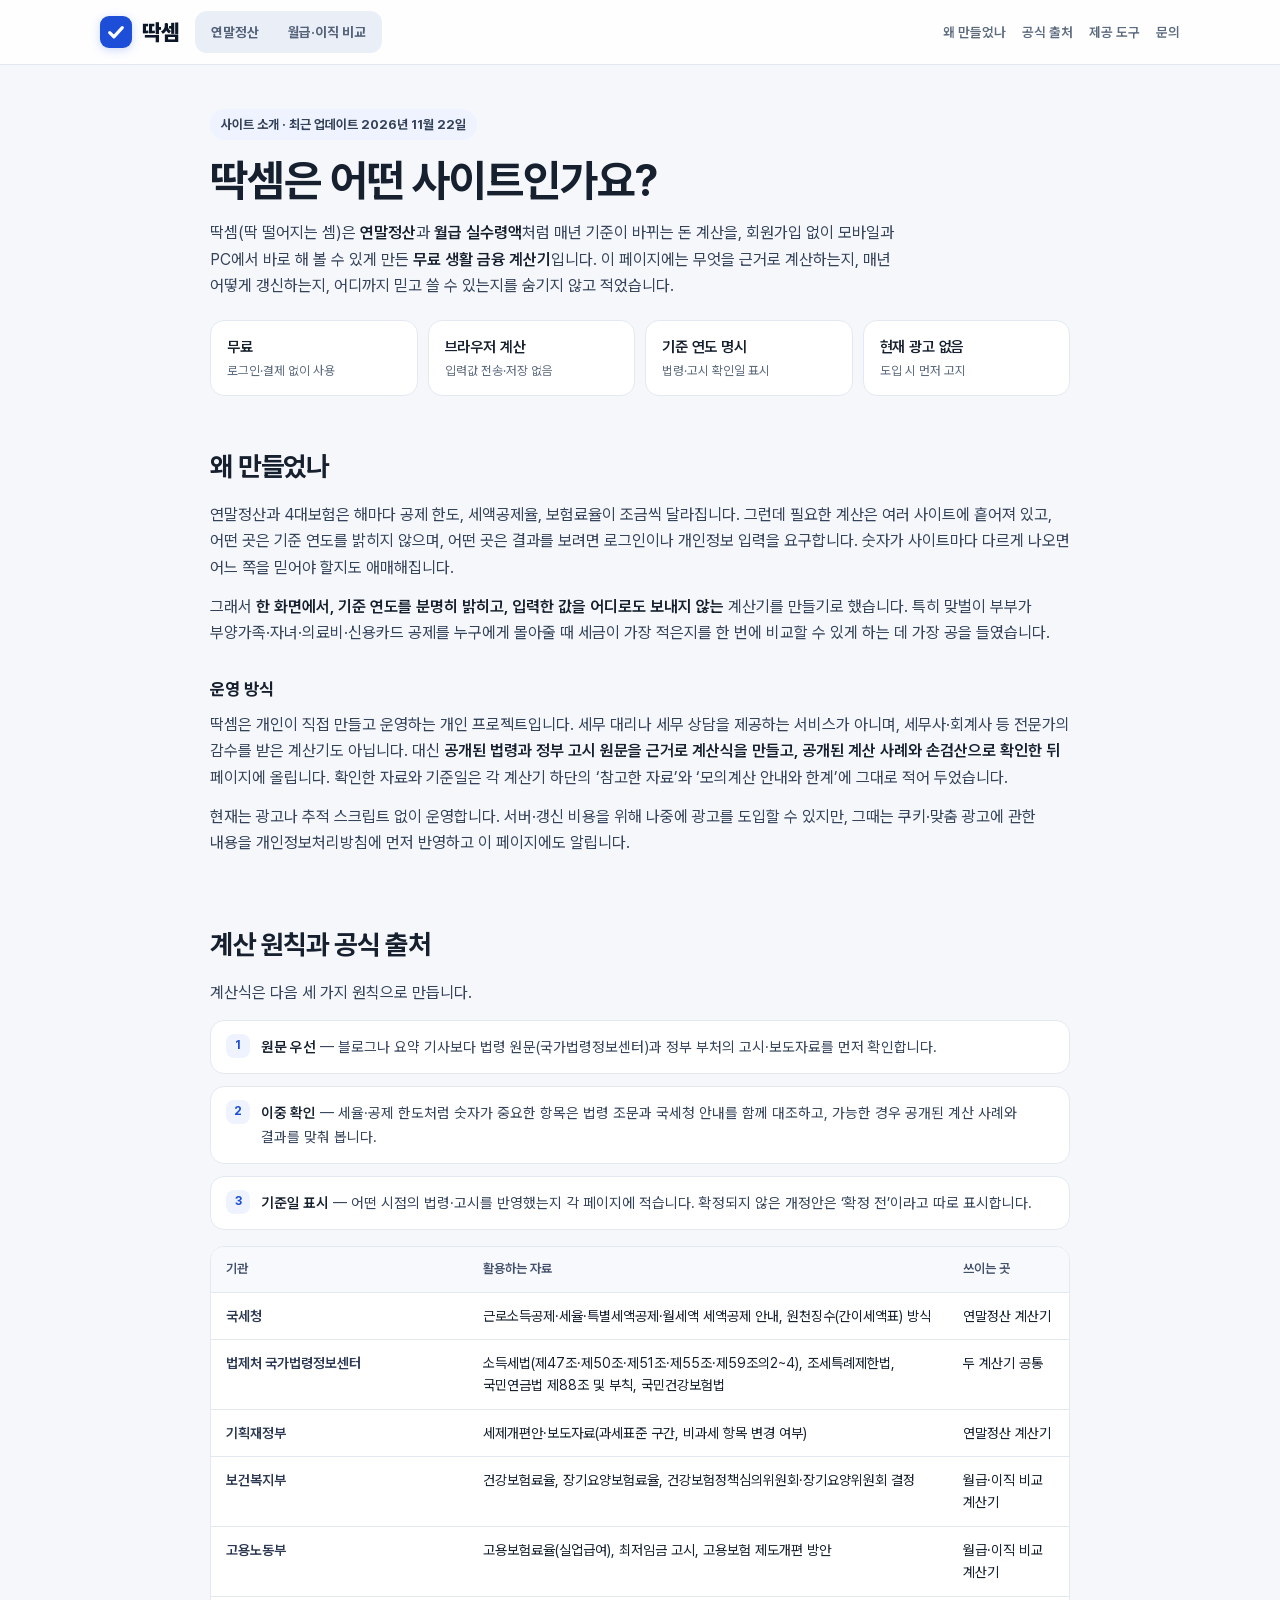
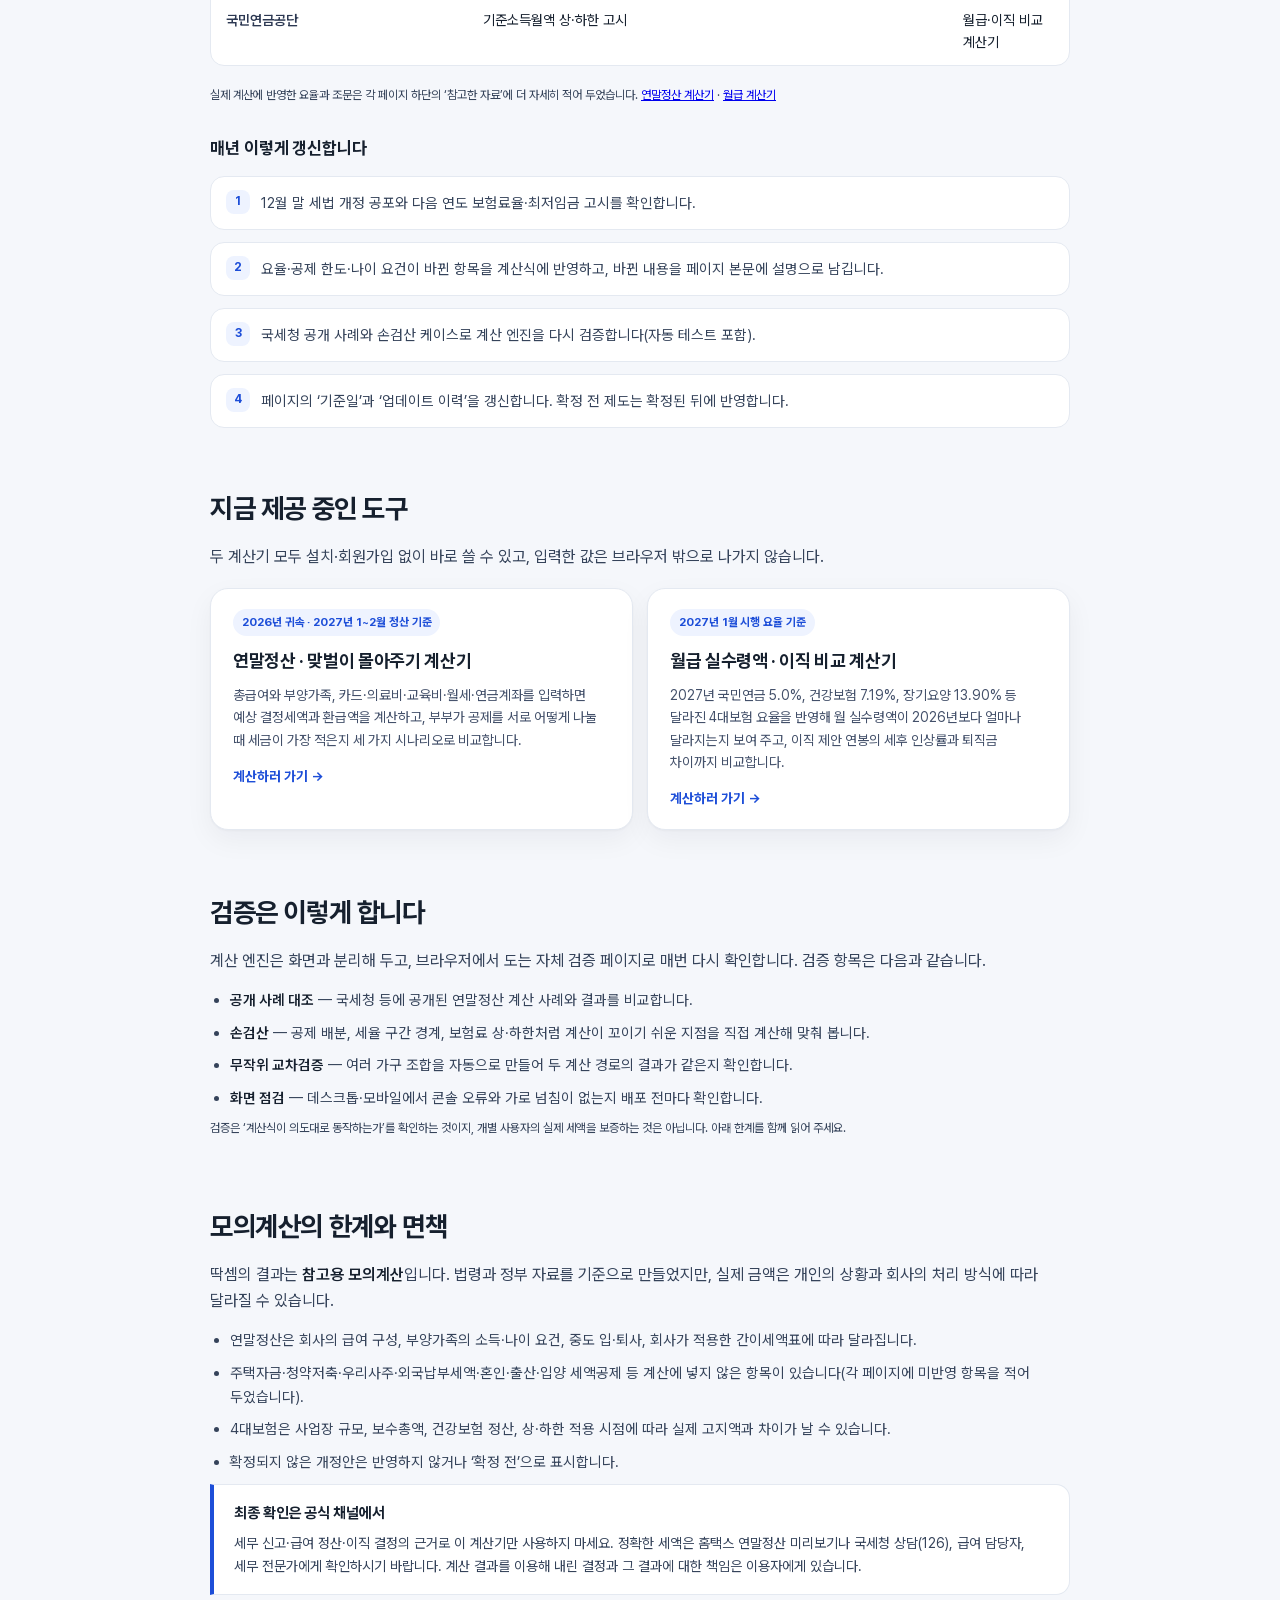
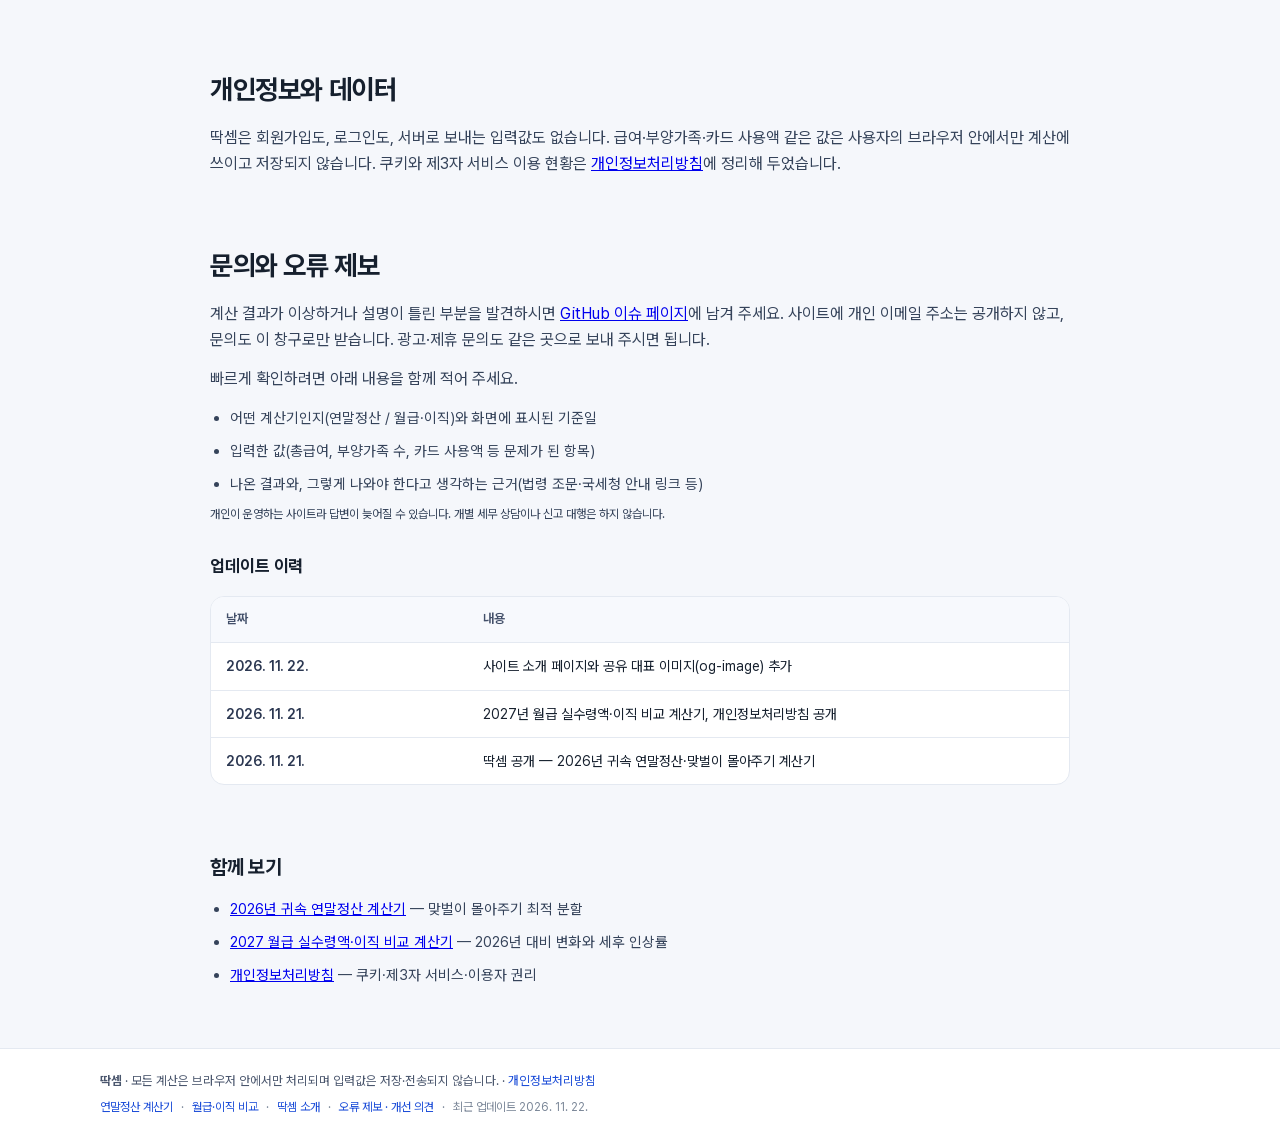
==== about/index.html @ c62a680a "커스텀 도메인 ddaksem.kr 적용(CNAME 및 URL 전환)" ====
<!DOCTYPE html>
<html lang="ko">
<head>
<meta charset="utf-8">
<meta name="viewport" content="width=device-width, initial-scale=1">
<title>딱셈 소개 — 무료 연말정산·월급 계산기 | 운영 원칙과 공식 출처</title>
<meta name="description" content="딱셈은 2026년 귀속 연말정산과 2027년 월급 실수령액을 브라우저에서 바로 계산하는 무료 생활 금융 계산기입니다. 만든 이유, 계산 원칙과 공식 출처(국세청·기획재정부·보건복지부·고용노동부·법제처), 갱신 방식, 모의계산의 한계와 문의 방법을 안내합니다.">
<meta name="keywords" content="딱셈, 딱셈 소개, 연말정산 계산기, 월급 실수령액 계산기, 계산기 출처, 국세청, 4대보험 요율, 모의계산">
<meta name="robots" content="index,follow,max-image-preview:large">
<meta name="author" content="딱셈">
<meta name="theme-color" content="#1d4ed8">
<link rel="canonical" href="https://ddaksem.kr/about/">
<meta property="og:type" content="website">
<meta property="og:locale" content="ko_KR">
<meta property="og:site_name" content="딱셈">
<meta property="og:title" content="딱셈 소개 — 무료 연말정산·월급 계산기">
<meta property="og:description" content="왜 만들었고, 어떤 공식 자료로 계산하며, 매년 어떻게 갱신하는지. 모의계산의 한계와 문의 방법까지 솔직하게 적었습니다.">
<meta property="og:url" content="https://ddaksem.kr/about/">
<meta property="og:image" content="https://ddaksem.kr/og-image.png">
<meta property="og:image:width" content="1200">
<meta property="og:image:height" content="630">
<meta property="og:image:alt" content="딱셈 — 연말정산 · 월급 실수령 계산기">
<meta name="twitter:card" content="summary_large_image">
<meta name="twitter:title" content="딱셈 소개 — 무료 연말정산·월급 계산기">
<meta name="twitter:description" content="만든 이유, 계산 원칙과 공식 출처, 갱신 방식, 모의계산의 한계를 안내합니다.">
<meta name="twitter:image" content="https://ddaksem.kr/og-image.png">
<link rel="icon" type="image/svg+xml" href="data:image/svg+xml,<svg xmlns='http://www.w3.org/2000/svg' viewBox='0 0 32 32'><rect width='32' height='32' rx='9' fill='%231d4ed8'/><path d='M9.7 16.6l4.2 4.2 8.4-9.1' fill='none' stroke='white' stroke-width='3.2' stroke-linecap='round' stroke-linejoin='round'/></svg>">
<link rel="stylesheet" href="../styles.css">
<script type="application/ld+json">
{
  "@context": "https://schema.org",
  "@graph": [
    {
      "@type": "AboutPage",
      "name": "딱셈 소개",
      "url": "https://ddaksem.kr/about/",
      "inLanguage": "ko-KR",
      "description": "딱셈은 2026년 귀속 연말정산과 2027년 월급 실수령액을 브라우저에서 바로 계산하는 무료 생활 금융 계산기입니다. 계산 원칙, 공식 출처, 갱신 방식과 한계를 안내합니다.",
      "isPartOf": { "@type": "WebSite", "name": "딱셈", "url": "https://ddaksem.kr/" },
      "publisher": { "@id": "https://ddaksem.kr/#organization" },
      "mainEntity": { "@id": "https://ddaksem.kr/#organization" }
    },
    {
      "@type": "Organization",
      "@id": "https://ddaksem.kr/#organization",
      "name": "딱셈",
      "url": "https://ddaksem.kr/",
      "logo": "https://ddaksem.kr/og-image.png",
      "description": "세법과 4대보험 요율을 반영해 연말정산·월급 실수령액을 무료로 계산해 주는 생활 금융 계산기 서비스.",
      "sameAs": ["https://github.com/namoons/namoons.github.io"]
    }
  ]
}
</script>
</head>
<body>
<a class="skip" href="#intro">본문으로 바로 가기</a>

<header class="site-head">
  <div class="wrap head-inner">
    <div class="head-left">
      <a class="brand" href="../" aria-label="딱셈 홈">
        <span class="brand-mark" aria-hidden="true">
          <svg viewBox="0 0 32 32" focusable="false" aria-hidden="true"><rect width="32" height="32" rx="9" fill="currentColor"/><path d="M9.7 16.6l4.2 4.2 8.4-9.1" fill="none" stroke="#fff" stroke-width="3.2" stroke-linecap="round" stroke-linejoin="round"/></svg>
        </span>
        <span class="brand-text">딱셈</span>
      </a>
      <nav class="calc-switch" aria-label="계산기 선택">
        <a class="calc-tab" href="../">연말정산</a>
        <a class="calc-tab" href="../salary/">월급·이직 비교</a>
      </nav>
    </div>
    <nav class="head-nav" aria-label="페이지 내 메뉴">
      <a href="#why">왜 만들었나</a>
      <a href="#sources">공식 출처</a>
      <a href="#tools">제공 도구</a>
      <a href="#contact">문의</a>
    </nav>
  </div>
</header>

<main>
  <section id="intro" class="wrap prose policy-head">
    <p class="eyebrow">사이트 소개 · 최근 업데이트 2026년 11월 22일</p>
    <h1>딱셈은 어떤 사이트인가요?</h1>
    <p class="lede">
      딱셈(딱 떨어지는 셈)은 <strong>연말정산</strong>과 <strong>월급 실수령액</strong>처럼 매년 기준이 바뀌는
      돈 계산을, 회원가입 없이 모바일과 PC에서 바로 해 볼 수 있게 만든 <strong>무료 생활 금융 계산기</strong>입니다.
      이 페이지에는 무엇을 근거로 계산하는지, 매년 어떻게 갱신하는지, 어디까지 믿고 쓸 수 있는지를
      숨기지 않고 적었습니다.
    </p>
    <ul class="about-facts">
      <li><strong>무료</strong><span>로그인·결제 없이 사용</span></li>
      <li><strong>브라우저 계산</strong><span>입력값 전송·저장 없음</span></li>
      <li><strong>기준 연도 명시</strong><span>법령·고시 확인일 표시</span></li>
      <li><strong>현재 광고 없음</strong><span>도입 시 먼저 고지</span></li>
    </ul>
  </section>

  <section id="why" class="wrap prose">
    <h2>왜 만들었나</h2>
    <p>
      연말정산과 4대보험은 해마다 공제 한도, 세액공제율, 보험료율이 조금씩 달라집니다. 그런데 필요한 계산은
      여러 사이트에 흩어져 있고, 어떤 곳은 기준 연도를 밝히지 않으며, 어떤 곳은 결과를 보려면 로그인이나
      개인정보 입력을 요구합니다. 숫자가 사이트마다 다르게 나오면 어느 쪽을 믿어야 할지도 애매해집니다.
    </p>
    <p>
      그래서 <strong>한 화면에서, 기준 연도를 분명히 밝히고, 입력한 값을 어디로도 보내지 않는</strong> 계산기를
      만들기로 했습니다. 특히 맞벌이 부부가 부양가족·자녀·의료비·신용카드 공제를 누구에게 몰아줄 때 세금이
      가장 적은지를 한 번에 비교할 수 있게 하는 데 가장 공을 들였습니다.
    </p>

    <h3>운영 방식</h3>
    <p>
      딱셈은 개인이 직접 만들고 운영하는 개인 프로젝트입니다. 세무 대리나 세무 상담을 제공하는 서비스가
      아니며, 세무사·회계사 등 전문가의 감수를 받은 계산기도 아닙니다. 대신 <strong>공개된 법령과 정부 고시
      원문을 근거로 계산식을 만들고, 공개된 계산 사례와 손검산으로 확인한 뒤</strong> 페이지에 올립니다.
      확인한 자료와 기준일은 각 계산기 하단의 ‘참고한 자료’와 ‘모의계산 안내와 한계’에 그대로 적어 두었습니다.
    </p>
    <p>
      현재는 광고나 추적 스크립트 없이 운영합니다. 서버·갱신 비용을 위해 나중에 광고를 도입할 수 있지만,
      그때는 쿠키·맞춤 광고에 관한 내용을 개인정보처리방침에 먼저 반영하고 이 페이지에도 알립니다.
    </p>
  </section>

  <section id="sources" class="wrap prose">
    <h2>계산 원칙과 공식 출처</h2>
    <p>계산식은 다음 세 가지 원칙으로 만듭니다.</p>
    <ol class="steps">
      <li><strong>원문 우선</strong> — 블로그나 요약 기사보다 법령 원문(국가법령정보센터)과 정부 부처의 고시·보도자료를 먼저 확인합니다.</li>
      <li><strong>이중 확인</strong> — 세율·공제 한도처럼 숫자가 중요한 항목은 법령 조문과 국세청 안내를 함께 대조하고, 가능한 경우 공개된 계산 사례와 결과를 맞춰 봅니다.</li>
      <li><strong>기준일 표시</strong> — 어떤 시점의 법령·고시를 반영했는지 각 페이지에 적습니다. 확정되지 않은 개정안은 ‘확정 전’이라고 따로 표시합니다.</li>
    </ol>

    <div class="table-wrap">
      <table>
        <caption class="sr-only">계산에 사용하는 공식 자료와 활용 항목</caption>
        <thead>
          <tr><th scope="col">기관</th><th scope="col">활용하는 자료</th><th scope="col">쓰이는 곳</th></tr>
        </thead>
        <tbody>
          <tr>
            <th scope="row">국세청</th>
            <td data-label="활용 자료">근로소득공제·세율·특별세액공제·월세액 세액공제 안내, 원천징수(간이세액표) 방식</td>
            <td data-label="쓰이는 곳">연말정산 계산기</td>
          </tr>
          <tr>
            <th scope="row">법제처 국가법령정보센터</th>
            <td data-label="활용 자료">소득세법(제47조·제50조·제51조·제55조·제59조의2~4), 조세특례제한법, 국민연금법 제88조 및 부칙, 국민건강보험법</td>
            <td data-label="쓰이는 곳">두 계산기 공통</td>
          </tr>
          <tr>
            <th scope="row">기획재정부</th>
            <td data-label="활용 자료">세제개편안·보도자료(과세표준 구간, 비과세 항목 변경 여부)</td>
            <td data-label="쓰이는 곳">연말정산 계산기</td>
          </tr>
          <tr>
            <th scope="row">보건복지부</th>
            <td data-label="활용 자료">건강보험료율, 장기요양보험료율, 건강보험정책심의위원회·장기요양위원회 결정</td>
            <td data-label="쓰이는 곳">월급·이직 비교 계산기</td>
          </tr>
          <tr>
            <th scope="row">고용노동부</th>
            <td data-label="활용 자료">고용보험료율(실업급여), 최저임금 고시, 고용보험 제도개편 방안</td>
            <td data-label="쓰이는 곳">월급·이직 비교 계산기</td>
          </tr>
          <tr>
            <th scope="row">국민연금공단</th>
            <td data-label="활용 자료">기준소득월액 상·하한 고시</td>
            <td data-label="쓰이는 곳">월급·이직 비교 계산기</td>
          </tr>
        </tbody>
      </table>
    </div>

    <p class="small-note">
      실제 계산에 반영한 요율과 조문은 각 페이지 하단의 ‘참고한 자료’에 더 자세히 적어 두었습니다.
      <a href="../">연말정산 계산기</a> · <a href="../salary/">월급 계산기</a>
    </p>

    <h3>매년 이렇게 갱신합니다</h3>
    <ol class="steps">
      <li>12월 말 세법 개정 공포와 다음 연도 보험료율·최저임금 고시를 확인합니다.</li>
      <li>요율·공제 한도·나이 요건이 바뀐 항목을 계산식에 반영하고, 바뀐 내용을 페이지 본문에 설명으로 남깁니다.</li>
      <li>국세청 공개 사례와 손검산 케이스로 계산 엔진을 다시 검증합니다(자동 테스트 포함).</li>
      <li>페이지의 ‘기준일’과 ‘업데이트 이력’을 갱신합니다. 확정 전 제도는 확정된 뒤에 반영합니다.</li>
    </ol>
  </section>

  <section id="tools" class="wrap prose">
    <h2>지금 제공 중인 도구</h2>
    <p>두 계산기 모두 설치·회원가입 없이 바로 쓸 수 있고, 입력한 값은 브라우저 밖으로 나가지 않습니다.</p>
    <div class="tool-grid">
      <a class="tool-card" href="../">
        <span class="tool-tag">2026년 귀속 · 2027년 1~2월 정산 기준</span>
        <h3>연말정산 · 맞벌이 몰아주기 계산기</h3>
        <p>
          총급여와 부양가족, 카드·의료비·교육비·월세·연금계좌를 입력하면 예상 결정세액과 환급액을 계산하고,
          부부가 공제를 서로 어떻게 나눌 때 세금이 가장 적은지 세 가지 시나리오로 비교합니다.
        </p>
        <span class="tool-go">계산하러 가기 →</span>
      </a>
      <a class="tool-card" href="../salary/">
        <span class="tool-tag">2027년 1월 시행 요율 기준</span>
        <h3>월급 실수령액 · 이직 비교 계산기</h3>
        <p>
          2027년 국민연금 5.0%, 건강보험 7.19%, 장기요양 13.90% 등 달라진 4대보험 요율을 반영해 월 실수령액이
          2026년보다 얼마나 달라지는지 보여 주고, 이직 제안 연봉의 세후 인상률과 퇴직금 차이까지 비교합니다.
        </p>
        <span class="tool-go">계산하러 가기 →</span>
      </a>
    </div>
  </section>

  <section class="wrap prose">
    <h2>검증은 이렇게 합니다</h2>
    <p>
      계산 엔진은 화면과 분리해 두고, 브라우저에서 도는 자체 검증 페이지로 매번 다시 확인합니다. 검증 항목은
      다음과 같습니다.
    </p>
    <ul class="checklist">
      <li><strong>공개 사례 대조</strong> — 국세청 등에 공개된 연말정산 계산 사례와 결과를 비교합니다.</li>
      <li><strong>손검산</strong> — 공제 배분, 세율 구간 경계, 보험료 상·하한처럼 계산이 꼬이기 쉬운 지점을 직접 계산해 맞춰 봅니다.</li>
      <li><strong>무작위 교차검증</strong> — 여러 가구 조합을 자동으로 만들어 두 계산 경로의 결과가 같은지 확인합니다.</li>
      <li><strong>화면 점검</strong> — 데스크톱·모바일에서 콘솔 오류와 가로 넘침이 없는지 배포 전마다 확인합니다.</li>
    </ul>
    <p class="small-note">
      검증은 ‘계산식이 의도대로 동작하는가’를 확인하는 것이지, 개별 사용자의 실제 세액을 보증하는 것은 아닙니다.
      아래 한계를 함께 읽어 주세요.
    </p>
  </section>

  <section class="wrap prose">
    <h2>모의계산의 한계와 면책</h2>
    <p>
      딱셈의 결과는 <strong>참고용 모의계산</strong>입니다. 법령과 정부 자료를 기준으로 만들었지만, 실제 금액은
      개인의 상황과 회사의 처리 방식에 따라 달라질 수 있습니다.
    </p>
    <ul class="checklist">
      <li>연말정산은 회사의 급여 구성, 부양가족의 소득·나이 요건, 중도 입·퇴사, 회사가 적용한 간이세액표에 따라 달라집니다.</li>
      <li>주택자금·청약저축·우리사주·외국납부세액·혼인·출산·입양 세액공제 등 계산에 넣지 않은 항목이 있습니다(각 페이지에 미반영 항목을 적어 두었습니다).</li>
      <li>4대보험은 사업장 규모, 보수총액, 건강보험 정산, 상·하한 적용 시점에 따라 실제 고지액과 차이가 날 수 있습니다.</li>
      <li>확정되지 않은 개정안은 반영하지 않거나 ‘확정 전’으로 표시합니다.</li>
    </ul>
    <div class="note">
      <h3>최종 확인은 공식 채널에서</h3>
      <p>
        세무 신고·급여 정산·이직 결정의 근거로 이 계산기만 사용하지 마세요. 정확한 세액은 홈택스 연말정산
        미리보기나 국세청 상담(126), 급여 담당자, 세무 전문가에게 확인하시기 바랍니다. 계산 결과를 이용해
        내린 결정과 그 결과에 대한 책임은 이용자에게 있습니다.
      </p>
    </div>
  </section>

  <section class="wrap prose">
    <h2>개인정보와 데이터</h2>
    <p>
      딱셈은 회원가입도, 로그인도, 서버로 보내는 입력값도 없습니다. 급여·부양가족·카드 사용액 같은 값은
      사용자의 브라우저 안에서만 계산에 쓰이고 저장되지 않습니다. 쿠키와 제3자 서비스 이용 현황은
      <a href="../privacy/">개인정보처리방침</a>에 정리해 두었습니다.
    </p>
  </section>

  <section id="contact" class="wrap prose">
    <h2>문의와 오류 제보</h2>
    <p>
      계산 결과가 이상하거나 설명이 틀린 부분을 발견하시면
      <a href="https://github.com/namoons/namoons.github.io/issues/new" target="_blank" rel="noopener">GitHub 이슈 페이지</a>에
      남겨 주세요. 사이트에 개인 이메일 주소는 공개하지 않고, 문의도 이 창구로만 받습니다. 광고·제휴 문의도 같은 곳으로 보내 주시면 됩니다.
    </p>
    <p>빠르게 확인하려면 아래 내용을 함께 적어 주세요.</p>
    <ul class="checklist">
      <li>어떤 계산기인지(연말정산 / 월급·이직)와 화면에 표시된 기준일</li>
      <li>입력한 값(총급여, 부양가족 수, 카드 사용액 등 문제가 된 항목)</li>
      <li>나온 결과와, 그렇게 나와야 한다고 생각하는 근거(법령 조문·국세청 안내 링크 등)</li>
    </ul>
    <p class="small-note">
      개인이 운영하는 사이트라 답변이 늦어질 수 있습니다. 개별 세무 상담이나 신고 대행은 하지 않습니다.
    </p>

    <h3>업데이트 이력</h3>
    <div class="table-wrap">
      <table>
        <caption class="sr-only">사이트 업데이트 이력</caption>
        <thead>
          <tr><th scope="col">날짜</th><th scope="col">내용</th></tr>
        </thead>
        <tbody>
          <tr><th scope="row">2026. 11. 22.</th><td data-label="내용">사이트 소개 페이지와 공유 대표 이미지(og-image) 추가</td></tr>
          <tr><th scope="row">2026. 11. 21.</th><td data-label="내용">2027년 월급 실수령액·이직 비교 계산기, 개인정보처리방침 공개</td></tr>
          <tr><th scope="row">2026. 11. 21.</th><td data-label="내용">딱셈 공개 — 2026년 귀속 연말정산·맞벌이 몰아주기 계산기</td></tr>
        </tbody>
      </table>
    </div>
  </section>

  <section class="wrap prose disclaimer">
    <h2>함께 보기</h2>
    <ul class="checklist">
      <li><a href="../">2026년 귀속 연말정산 계산기</a> — 맞벌이 몰아주기 최적 분할</li>
      <li><a href="../salary/">2027 월급 실수령액·이직 비교 계산기</a> — 2026년 대비 변화와 세후 인상률</li>
      <li><a href="../privacy/">개인정보처리방침</a> — 쿠키·제3자 서비스·이용자 권리</li>
    </ul>
  </section>
</main>

<footer class="site-foot">
  <div class="wrap">
    <p class="foot-note"><strong>딱셈</strong> · 모든 계산은 브라우저 안에서만 처리되며 입력값은 저장·전송되지 않습니다. · <a href="../privacy/">개인정보처리방침</a></p>
    <p class="foot-links"><a href="../">연말정산 계산기</a><span>·</span><a href="../salary/">월급·이직 비교</a><span>·</span><a href="./" aria-current="page">딱셈 소개</a><span>·</span><a href="https://github.com/namoons/namoons.github.io/issues/new" target="_blank" rel="noopener">오류 제보 · 개선 의견</a><span>·</span>최근 업데이트 2026. 11. 22.</p>
  </div>
</footer>
</body>
</html>
---- styles.css ----
@font-face {
  font-family: "Pretendard Variable";
  src: url("fonts/PretendardVariable.woff2") format("woff2-variations");
  font-weight: 45 920;
  font-style: normal;
  font-display: swap;
}

:root {
  --bg: #f5f7fb;
  --card: #ffffff;
  --ink: #16202e;
  --muted: #5d6b7f;
  --line: #e4e9f1;
  --line-strong: #cfd8e5;
  --brand: #1d4ed8;
  --brand-dark: #163ba8;
  --brand-weak: #eef3ff;
  --green: #0b7a53;
  --green-weak: #e9f7f1;
  --red: #b42318;
  --amber: #8a5a00;
  --radius: 18px;
  --radius-sm: 12px;
  --shadow: 0 1px 2px rgba(16, 24, 40, .03), 0 10px 28px rgba(16, 24, 40, .05);
  --num-track: .012em;
  --font: "Pretendard Variable", Pretendard, -apple-system, BlinkMacSystemFont, "Apple SD Gothic Neo", "Malgun Gothic", "Noto Sans KR", system-ui, sans-serif;
}

* { box-sizing: border-box; }

[hidden] { display: none !important; }

html { scroll-behavior: smooth; }

body {
  margin: 0;
  background: var(--bg);
  color: var(--ink);
  font-family: var(--font);
  font-size: 16px;
  line-height: 1.65;
  -webkit-font-smoothing: antialiased;
  word-break: keep-all;
}

.wrap { max-width: 1120px; margin: 0 auto; padding: 0 20px; }
.sr-only {
  position: absolute; width: 1px; height: 1px; padding: 0; margin: -1px;
  overflow: hidden; clip: rect(0 0 0 0); white-space: nowrap; border: 0;
}
.skip {
  position: absolute; left: -9999px; top: 0; background: var(--brand); color: #fff;
  padding: 10px 16px; border-radius: 0 0 8px 0; z-index: 100;
}
.skip:focus { left: 0; }

/* ---------- head ---------- */
.site-head {
  background: rgba(255, 255, 255, .86);
  backdrop-filter: blur(8px);
  border-bottom: 1px solid var(--line);
  position: sticky; top: 0; z-index: 30;
}
.head-inner {
  display: flex; align-items: center; justify-content: space-between; gap: 16px; height: 64px;
}
.head-left { display: flex; align-items: center; gap: 16px; min-width: 0; }
.brand {
  display: flex; align-items: center; gap: 10px; text-decoration: none; color: var(--ink);
  font-weight: 800; white-space: nowrap;
}
.brand-mark {
  width: 32px; height: 32px; border-radius: 10px; color: var(--brand);
  display: grid; place-items: center; flex: 0 0 auto;
  filter: drop-shadow(0 2px 5px rgba(29, 78, 216, .22));
}
.brand-mark svg { display: block; width: 100%; height: 100%; }
.brand-text {
  font-size: 22px; font-weight: 850; letter-spacing: -.02em; line-height: 1;
  color: #0c1727;
}

/* 두 계산기를 같은 레벨의 탭으로 */
.calc-switch {
  display: flex; gap: 3px; padding: 3px; background: #e9eef7; border-radius: 12px;
  flex: 0 0 auto;
}
.calc-tab {
  display: flex; align-items: center; padding: 7px 13px; border-radius: 9px;
  font-size: 13.5px; font-weight: 700; letter-spacing: -.01em; color: #55637a;
  text-decoration: none; white-space: nowrap; transition: color .15s, background .15s;
}
.calc-tab:hover { color: var(--brand); background: rgba(255, 255, 255, .6); }
.calc-tab.is-active { background: #fff; color: var(--brand); box-shadow: 0 1px 3px rgba(16, 24, 40, .14); }

.head-nav { display: flex; gap: 16px; }
.head-nav a { color: var(--muted); text-decoration: none; font-size: 13.5px; font-weight: 600; white-space: nowrap; }
.head-nav a:hover { color: var(--brand); }
.head-nav a[aria-current="page"] { color: var(--ink); }
@media (max-width: 900px) { .head-nav { display: none; } }
@media (max-width: 560px) {
  .head-inner { height: 58px; gap: 8px; }
  .head-left { gap: 8px; }
  .brand { gap: 7px; }
  .brand-mark { width: 28px; height: 28px; border-radius: 9px; }
  .brand-text { font-size: 19px; letter-spacing: -.02em; }
  .calc-tab { padding: 6px 9px; font-size: 12.5px; }
}
@media (max-width: 360px) {
  .head-inner { gap: 6px; }
  .head-left { gap: 6px; }
  .brand { gap: 5px; }
  .brand-mark { width: 26px; height: 26px; border-radius: 8px; }
  .brand-text { font-size: 18px; }
  .calc-tab { padding: 6px 7px; font-size: 12px; }
}

/* ---------- hero ---------- */
.hero { padding: 50px 20px 28px; }
@media (max-width: 640px) { .hero { padding: 28px 20px 20px; } }
section[id], #results { scroll-margin-top: 80px; }
.eyebrow {
  display: inline-block; margin: 0 0 10px; font-size: 13px; font-weight: 700;
  color: var(--brand); background: var(--brand-weak); padding: 5px 11px; border-radius: 999px;
}
h1 { font-size: clamp(28px, 4vw, 44px); line-height: 1.25; letter-spacing: -.025em; margin: 0 0 16px; }
.h1-sub { color: var(--brand); }
.lede { max-width: 720px; color: #3b4757; font-size: 16px; margin: 0 0 18px; }
@media (max-width: 640px) { .lede { font-size: 15px; } }
.lede strong { color: var(--ink); }
.hero-badges { display: flex; flex-wrap: wrap; gap: 8px; list-style: none; padding: 0; margin: 0; }
.hero-badges li {
  font-size: 13px; font-weight: 600; color: #34405a; background: #fff;
  border: 1px solid var(--line); border-radius: 999px; padding: 5px 12px;
}

/* ---------- calculator layout ---------- */
.calc-wrap {
  display: grid; grid-template-columns: minmax(0, 1.4fr) minmax(360px, 1fr);
  gap: 26px; align-items: start; padding-bottom: 44px;
}
.calc-main, .calc-side { min-width: 0; }
@media (max-width: 980px) {
  .calc-wrap { grid-template-columns: 1fr; }
  .calc-side { order: 2; }
}

.mode-tabs {
  display: inline-flex; background: #e9eef7; border-radius: 14px; padding: 4px; margin-bottom: 16px;
}
.mode-tab {
  border: 0; background: transparent; padding: 9px 19px; border-radius: 10px;
  font: inherit; font-size: 14px; font-weight: 700; color: #5b6a80; cursor: pointer;
}
.mode-tab.is-active { background: #fff; color: var(--brand); box-shadow: 0 1px 3px rgba(16, 24, 40, .12); }

.form { display: flex; flex-direction: column; gap: 18px; }

.card {
  background: var(--card); border: 1px solid var(--line); border-radius: var(--radius);
  padding: 22px 22px 20px; margin: 0; box-shadow: var(--shadow);
  min-width: 0;
}
.card-title {
  display: flex; align-items: center; gap: 10px;
  font-size: 16px; font-weight: 700; letter-spacing: -.005em; padding: 0; margin-bottom: 6px;
}
.step {
  width: 23px; height: 23px; border-radius: 8px; background: var(--brand-weak); color: var(--brand);
  display: grid; place-items: center; font-size: 12px; font-weight: 700;
}
.card-help { color: var(--muted); font-size: 13px; margin: 6px 0 14px; line-height: 1.65; }
.hint { color: var(--muted); font-size: 12.5px; margin: 12px 0 0; line-height: 1.65; }

.grid-2 { display: grid; grid-template-columns: 1fr 1fr; gap: 16px; }
body.single-mode .pair-grid { grid-template-columns: 1fr; }
.grid-3 { display: grid; grid-template-columns: repeat(3, 1fr); gap: 12px; }
@media (max-width: 640px) {
  .grid-2, .grid-3 { grid-template-columns: 1fr; }
}

/* 1인·외벌이: 배우자·부양가족 카드 사용액(합산 공제) 구역 */
.dependent-card {
  margin-top: 16px; padding: 14px 15px 12px;
  background: #f8fafd; border: 1px dashed var(--line-strong); border-radius: 14px;
}
.dependent-card .sub-head h3 { display: flex; align-items: center; gap: 7px; font-size: 13.5px; }
.tag-sum {
  font-size: 10.5px; font-weight: 700; color: var(--brand); background: var(--brand-weak);
  border-radius: 999px; padding: 2px 8px; letter-spacing: 0;
}
.dependent-card .card-help { margin: 5px 0 12px; }
.dependent-card .grid-3 { gap: 10px; }
.dependent-card .hint { margin-top: 10px; }

.person-col { display: flex; flex-direction: column; gap: 11px; min-width: 0; }
.person-name {
  font-size: 13px; font-weight: 700; color: var(--brand); margin: 0 0 3px;
  padding-bottom: 8px; border-bottom: 1px dashed var(--line);
}
.field { display: block; min-width: 0; }
.field-label { display: block; font-size: 12.5px; font-weight: 600; color: #44506a; margin-bottom: 6px; line-height: 1.5; }
.field-label em { font-style: normal; font-weight: 500; color: #8a94a6; }

.input-wrap {
  display: flex; align-items: stretch; background: #fff;
  border: 1px solid var(--line-strong); border-radius: var(--radius-sm); overflow: hidden;
  transition: border-color .15s, box-shadow .15s;
}
.input-wrap:focus-within { border-color: var(--brand); box-shadow: 0 0 0 3px rgba(29, 78, 216, .12); }
.input-wrap input {
  flex: 1; min-width: 0; border: 0; background: transparent; padding: 11px 12px;
  font: inherit; font-size: 15px; font-weight: 500; letter-spacing: var(--num-track); text-align: right;
  font-variant-numeric: tabular-nums; color: var(--ink); outline: none;
}
.input-wrap .unit {
  display: flex; align-items: center; padding: 0 11px; font-size: 12px; font-weight: 600;
  color: #6b778c; background: #f4f6fa; border-left: 1px solid var(--line);
}

.children { display: flex; flex-direction: column; gap: 10px; }
.child-row {
  display: grid; grid-template-columns: 1fr 1.15fr auto; gap: 10px; align-items: end;
  background: #f8fafd; border: 1px solid var(--line); border-radius: 14px; padding: 11px;
}
.child-row .field-label { font-size: 11.5px; }
.child-row select {
  width: 100%; border: 1px solid var(--line-strong); border-radius: 10px; background: #fff;
  padding: 10px 8px; font: inherit; font-size: 14px; font-weight: 600; color: var(--ink);
}
.btn-mini {
  border: 1px solid var(--line-strong); background: #fff; color: #33415c; border-radius: 9px;
  padding: 6px 11px; font: inherit; font-size: 12.5px; font-weight: 600; cursor: pointer;
}
.btn-mini:hover { border-color: var(--brand); color: var(--brand); }
.btn-remove {
  border: 1px solid var(--line-strong); background: #fff; color: #7a4a4a; border-radius: 9px;
  width: 36px; height: 42px; font-size: 16px; cursor: pointer; line-height: 1;
}
.btn-remove:hover { border-color: #d9a5a5; background: #fff6f6; }
.sub-block { margin-top: 14px; }
.sub-head { display: flex; align-items: center; justify-content: space-between; gap: 10px; }
.sub-block h3 { font-size: 14px; font-weight: 700; margin: 0 0 3px; }

.check { display: flex; align-items: flex-start; gap: 8px; font-size: 13px; color: #3c4a60; margin-top: 9px; line-height: 1.55; }
.check input { width: 16px; height: 16px; margin-top: 2px; accent-color: var(--brand); }
.muted { color: var(--muted); }

.form-foot {
  display: flex; flex-wrap: wrap; align-items: center; justify-content: space-between; gap: 12px;
  background: #fff; border: 1px solid var(--line); border-radius: var(--radius);
  padding: 14px 20px; box-shadow: var(--shadow);
}
.form-foot .check { margin-top: 0; }
.form-buttons { display: flex; gap: 8px; margin-left: auto; }
.btn-ghost {
  border: 1px solid var(--line-strong); background: #fff; color: #33415c; border-radius: var(--radius-sm);
  padding: 9px 14px; font: inherit; font-size: 13px; font-weight: 600; cursor: pointer;
}
.btn-ghost:hover { border-color: var(--brand); color: var(--brand); }

/* ---------- results ---------- */
.calc-side { position: sticky; top: 80px; }
@media (max-width: 980px) { .calc-side { position: static; } }

.result-card {
  background: #fff; border: 1px solid var(--line); border-radius: var(--radius);
  padding: 22px 22px 20px; box-shadow: var(--shadow);
}
.result-head { display: flex; align-items: baseline; justify-content: space-between; gap: 8px; }
.result-head h2 { font-size: 15px; margin: 0; font-weight: 700; }
.result-head .stamp { font-size: 11.5px; color: var(--muted); }
.result-big {
  margin: 12px 0 4px; font-size: 33px; font-weight: 600; letter-spacing: var(--num-track);
  line-height: 1.22; font-variant-numeric: tabular-nums;
}
.result-big.pos { color: var(--green); }
.result-big.neg { color: var(--red); }
.result-sub { color: var(--muted); font-size: 13px; margin: 0 0 4px; line-height: 1.6; }
.result-note { font-size: 12.5px; color: var(--muted); margin: 8px 0 0; line-height: 1.6; }

.scenario-list { display: flex; flex-direction: column; gap: 12px; margin-top: 16px; }
.scenario {
  border: 1px solid var(--line); border-radius: 16px; padding: 15px 16px 14px; background: #fbfcfe;
}
.scenario.is-best { border-color: #b9c9f5; background: linear-gradient(180deg, #f4f7ff, #fff); box-shadow: 0 0 0 3px rgba(29, 78, 216, .06); }
.scenario-top { display: flex; align-items: center; justify-content: space-between; gap: 8px; }
.scenario-name { font-size: 13.5px; font-weight: 600; color: #2c3852; letter-spacing: -.002em; }
.badge-best {
  font-size: 11px; font-weight: 700; color: #fff; background: var(--brand);
  border-radius: 999px; padding: 4px 10px;
}
.scenario-value {
  font-size: 23px; font-weight: 600; letter-spacing: var(--num-track);
  margin: 8px 0 5px; font-variant-numeric: tabular-nums; line-height: 1.25;
}
.scenario-value.pos { color: var(--green); }
.scenario-value.neg { color: var(--red); }
.scenario-meta { font-size: 12px; color: var(--muted); display: flex; flex-wrap: wrap; gap: 5px 12px; }
.scenario-meta b { color: #3b4757; font-weight: 600; font-variant-numeric: tabular-nums; }

.diff-banner {
  margin-top: 14px; background: var(--green-weak); border: 1px solid #c7e9da;
  border-radius: 14px; padding: 13px 16px; font-size: 13.5px; color: #145c40; font-weight: 600;
  line-height: 1.6;
}
.diff-banner.zero { background: #f4f6fa; border-color: var(--line); color: #4b5871; font-weight: 500; }

.plan { margin-top: 16px; }
.plan h3 { font-size: 13px; margin: 0 0 9px; font-weight: 700; color: #2c3852; }
.plan ul { list-style: none; margin: 0; padding: 0; display: flex; flex-direction: column; gap: 8px; }
.plan li { font-size: 12.8px; color: #3c4a60; padding-left: 16px; position: relative; line-height: 1.6; }
.plan li::before {
  content: ""; position: absolute; left: 0; top: 7px; width: 6px; height: 6px;
  border-radius: 2px; background: var(--brand);
}

details.person-detail {
  margin-top: 14px; border: 1px solid var(--line); border-radius: 14px; background: #fff; overflow: hidden;
}
details.person-detail > summary {
  cursor: pointer; padding: 12px 15px; font-size: 13px; font-weight: 700; color: #2c3852;
  list-style: none; display: flex; justify-content: space-between; gap: 8px;
}
details.person-detail > summary::-webkit-details-marker { display: none; }
details.person-detail > summary::after { content: "▾"; color: #7b8798; }
details.person-detail[open] > summary::after { content: "▴"; }
.breakdown { padding: 2px 16px 14px; }
.bk-row {
  display: flex; align-items: baseline; justify-content: space-between; gap: 12px;
  padding: 8px 0; border-bottom: 1px solid #f0f3f8; font-size: 12.8px; line-height: 1.55;
}
.bk-row:last-child { border-bottom: 0; }
.bk-label { color: #2c3852; font-weight: 500; min-width: 0; }
.bk-label .sub { display: block; color: var(--muted); font-weight: 400; font-size: 11.5px; margin-top: 3px; }
.bk-value { font-weight: 600; letter-spacing: var(--num-track); font-variant-numeric: tabular-nums; white-space: nowrap; flex: 0 0 auto; }
.bk-row.sum { border-top: 1px solid var(--line-strong); border-bottom: 0; margin-top: 4px; padding-top: 11px; font-weight: 700; }
.bk-row.sum .bk-value { color: var(--green); }
.bk-row.sum .bk-value.neg { color: var(--red); }

.small-note { font-size: 12px; color: var(--muted); margin-top: 12px; line-height: 1.65; }

/* ---------- prose ---------- */
.prose { max-width: 900px; padding-top: 36px; padding-bottom: 12px; }
.prose h2 {
  font-size: clamp(21px, 2.6vw, 27px); letter-spacing: -.015em; line-height: 1.4;
  margin: 0 0 16px; padding-top: 8px;
}
.prose h3 { font-size: 17px; margin: 28px 0 9px; letter-spacing: -.005em; }
.prose p { color: #35435a; margin: 0 0 13px; }
.prose strong { color: var(--ink); font-weight: 600; }
.prose em { font-style: normal; background: #f1f4fa; padding: 1px 5px; border-radius: 5px; }

.table-wrap { overflow-x: auto; border: 1px solid var(--line); border-radius: 14px; background: #fff; margin: 16px 0 20px; }
table { border-collapse: collapse; width: 100%; font-size: 14px; min-width: 560px; }
caption { text-align: left; }
th, td { padding: 12px 15px; border-bottom: 1px solid var(--line); text-align: left; vertical-align: top; line-height: 1.6; }
thead th { background: #f7f9fd; font-size: 13px; color: #43506a; font-weight: 600; }
tbody th { font-weight: 600; color: #2c3852; width: 30%; }
tbody tr:last-child th, tbody tr:last-child td { border-bottom: 0; }

.note {
  background: #fff; border: 1px solid var(--line); border-left: 4px solid var(--brand);
  border-radius: 0 14px 14px 0; padding: 16px 20px; margin: 10px 0 20px;
}
.note h3 { margin: 0 0 6px; font-size: 15px; }
.note p { margin: 0; font-size: 14px; }

ol.steps { counter-reset: s; list-style: none; padding: 0; margin: 14px 0 6px; display: flex; flex-direction: column; gap: 12px; }
ol.steps li {
  counter-increment: s; position: relative; padding: 14px 18px 14px 50px;
  background: #fff; border: 1px solid var(--line); border-radius: 14px; font-size: 14.5px; color: #35435a;
}
ol.steps li::before {
  content: counter(s); position: absolute; left: 15px; top: 13px; width: 24px; height: 24px;
  border-radius: 8px; background: var(--brand-weak); color: var(--brand);
  display: grid; place-items: center; font-size: 12px; font-weight: 700;
}

.faq { display: flex; flex-direction: column; gap: 10px; }
.faq details {
  background: #fff; border: 1px solid var(--line); border-radius: 14px; padding: 0 18px;
}
.faq summary {
  cursor: pointer; padding: 15px 0; font-size: 14.5px; font-weight: 600; color: #263349;
  list-style: none; display: flex; justify-content: space-between; gap: 10px;
}
.faq summary::-webkit-details-marker { display: none; }
.faq summary::after { content: "+"; color: var(--brand); font-weight: 600; }
.faq details[open] summary::after { content: "−"; }
.faq details p { margin: 0 0 16px; font-size: 14px; color: #3d4a60; }

.checklist { margin: 10px 0 6px; padding-left: 20px; }
.checklist li { margin-bottom: 9px; font-size: 14.5px; color: #35435a; }

.disclaimer { padding-top: 28px; }
.disclaimer h2 { font-size: 20px; }
.sources ul { padding-left: 20px; font-size: 13.5px; color: #46536b; }
.sources li { margin-bottom: 6px; }
.sources a { color: var(--brand); text-decoration: none; }
.sources a:hover { text-decoration: underline; }

.site-foot {
  margin-top: 40px; border-top: 1px solid var(--line); background: #fff; padding: 22px 0 28px;
}
.site-foot p { margin: 0 0 4px; font-size: 13px; color: #4a566d; }
.site-foot .muted { font-size: 12px; }

/* ---------- mini bar ---------- */
.mini-bar {
  position: fixed; left: 0; right: 0; bottom: 0; z-index: 40;
  display: none; align-items: center; justify-content: space-between; gap: 10px;
  background: #fff; border-top: 1px solid var(--line); padding: 10px 16px;
  box-shadow: 0 -6px 18px rgba(16, 24, 40, .08);
}
.mini-text { display: flex; flex-direction: column; line-height: 1.35; }
.mini-text span { font-size: 11.5px; color: var(--muted); font-weight: 600; }
.mini-text strong { font-size: 16px; font-weight: 600; letter-spacing: var(--num-track); font-variant-numeric: tabular-nums; }
.mini-btn {
  border: 0; background: var(--brand); color: #fff; border-radius: var(--radius-sm); padding: 10px 16px;
  font: inherit; font-size: 13px; font-weight: 700; cursor: pointer;
}
@media (max-width: 980px) {
  .mini-bar { display: flex; }
  body { padding-bottom: 64px; }
}


@media (max-width: 640px) {
  .table-wrap { overflow-x: visible; }
  .table-wrap table { min-width: 0; font-size: 13.5px; }
  .table-wrap thead { display: none; }
  .table-wrap tbody tr { display: block; padding: 12px 16px; border-bottom: 1px solid var(--line); }
  .table-wrap tbody tr:last-child { border-bottom: 0; }
  .table-wrap th, .table-wrap td { display: block; width: auto; border: 0; padding: 0; }
  .table-wrap tbody th { font-size: 13.5px; color: #263349; margin-bottom: 6px; }
  .table-wrap td { color: #35435a; margin-top: 7px; overflow-wrap: break-word; }
  .table-wrap td::before {
    content: attr(data-label); display: block; margin-bottom: 2px;
    font-size: 11px; font-weight: 600; color: #8a94a6; letter-spacing: .01em;
  }
}

/* ---------- footer ---------- */
.site-foot .foot-note { font-size: 12.5px; color: #4a566d; margin: 0 0 6px; }
.site-foot .foot-links {
  display: flex; flex-wrap: wrap; align-items: center; gap: 4px 8px;
  margin: 0; font-size: 12px; color: #7b8798;
}
.site-head a:focus-visible, .site-foot a:focus-visible {
  outline: 2px solid var(--brand); outline-offset: 2px; border-radius: 4px;
}
.site-foot a { color: var(--brand); text-decoration: none; }
.site-foot a:hover { text-decoration: underline; }

/* ---------- about page ---------- */
.about-facts {
  list-style: none; padding: 0; margin: 20px 0 4px;
  display: grid; grid-template-columns: repeat(4, minmax(0, 1fr)); gap: 10px;
}
.about-facts li {
  background: #fff; border: 1px solid var(--line); border-radius: 14px;
  padding: 14px 16px; display: flex; flex-direction: column; gap: 3px; min-width: 0;
}
.about-facts strong { font-size: 15px; letter-spacing: -.01em; }
.about-facts span { font-size: 12.5px; color: var(--muted); line-height: 1.5; }
@media (max-width: 860px) { .about-facts { grid-template-columns: repeat(2, minmax(0, 1fr)); } }
@media (max-width: 400px) { .about-facts { gap: 8px; } .about-facts li { padding: 12px 13px; } }

.tool-grid {
  display: grid; grid-template-columns: repeat(2, minmax(0, 1fr)); gap: 14px; margin: 18px 0 8px;
}
@media (max-width: 760px) { .tool-grid { grid-template-columns: 1fr; } }
.tool-card {
  display: flex; flex-direction: column; gap: 6px; min-width: 0;
  background: #fff; border: 1px solid var(--line); border-radius: var(--radius);
  padding: 20px 22px; text-decoration: none; color: inherit;
  box-shadow: var(--shadow); transition: border-color .15s, transform .15s, box-shadow .15s;
}
.tool-card:hover { border-color: #bcc9de; transform: translateY(-2px); }
.tool-card .tool-tag {
  align-self: flex-start; font-size: 11.5px; font-weight: 700; letter-spacing: -.005em;
  color: var(--brand); background: var(--brand-weak); padding: 4px 9px; border-radius: 999px;
}
.prose .tool-card h3 { margin: 4px 0 2px; font-size: 18px; letter-spacing: -.02em; }
.tool-card p { font-size: 13.8px; color: #43506a; margin: 0; line-height: 1.62; }
.tool-card .tool-go { margin-top: 8px; font-size: 13.5px; font-weight: 700; color: var(--brand); }
.tool-card:focus-visible { outline: 2px solid var(--brand); outline-offset: 2px; }

/* ---------- policy page ---------- */
.policy-head { padding-top: 44px; padding-bottom: 4px; }
.policy-head h1 { margin-bottom: 12px; }
.policy-head .lede { margin-bottom: 0; }
@media (max-width: 640px) { .policy-head { padding-top: 28px; } }

@media print {
  .site-head, .mini-bar, .form, .mode-tabs, .hero-badges { display: none !important; }
  body { background: #fff; }
  .calc-wrap { display: block; }
}
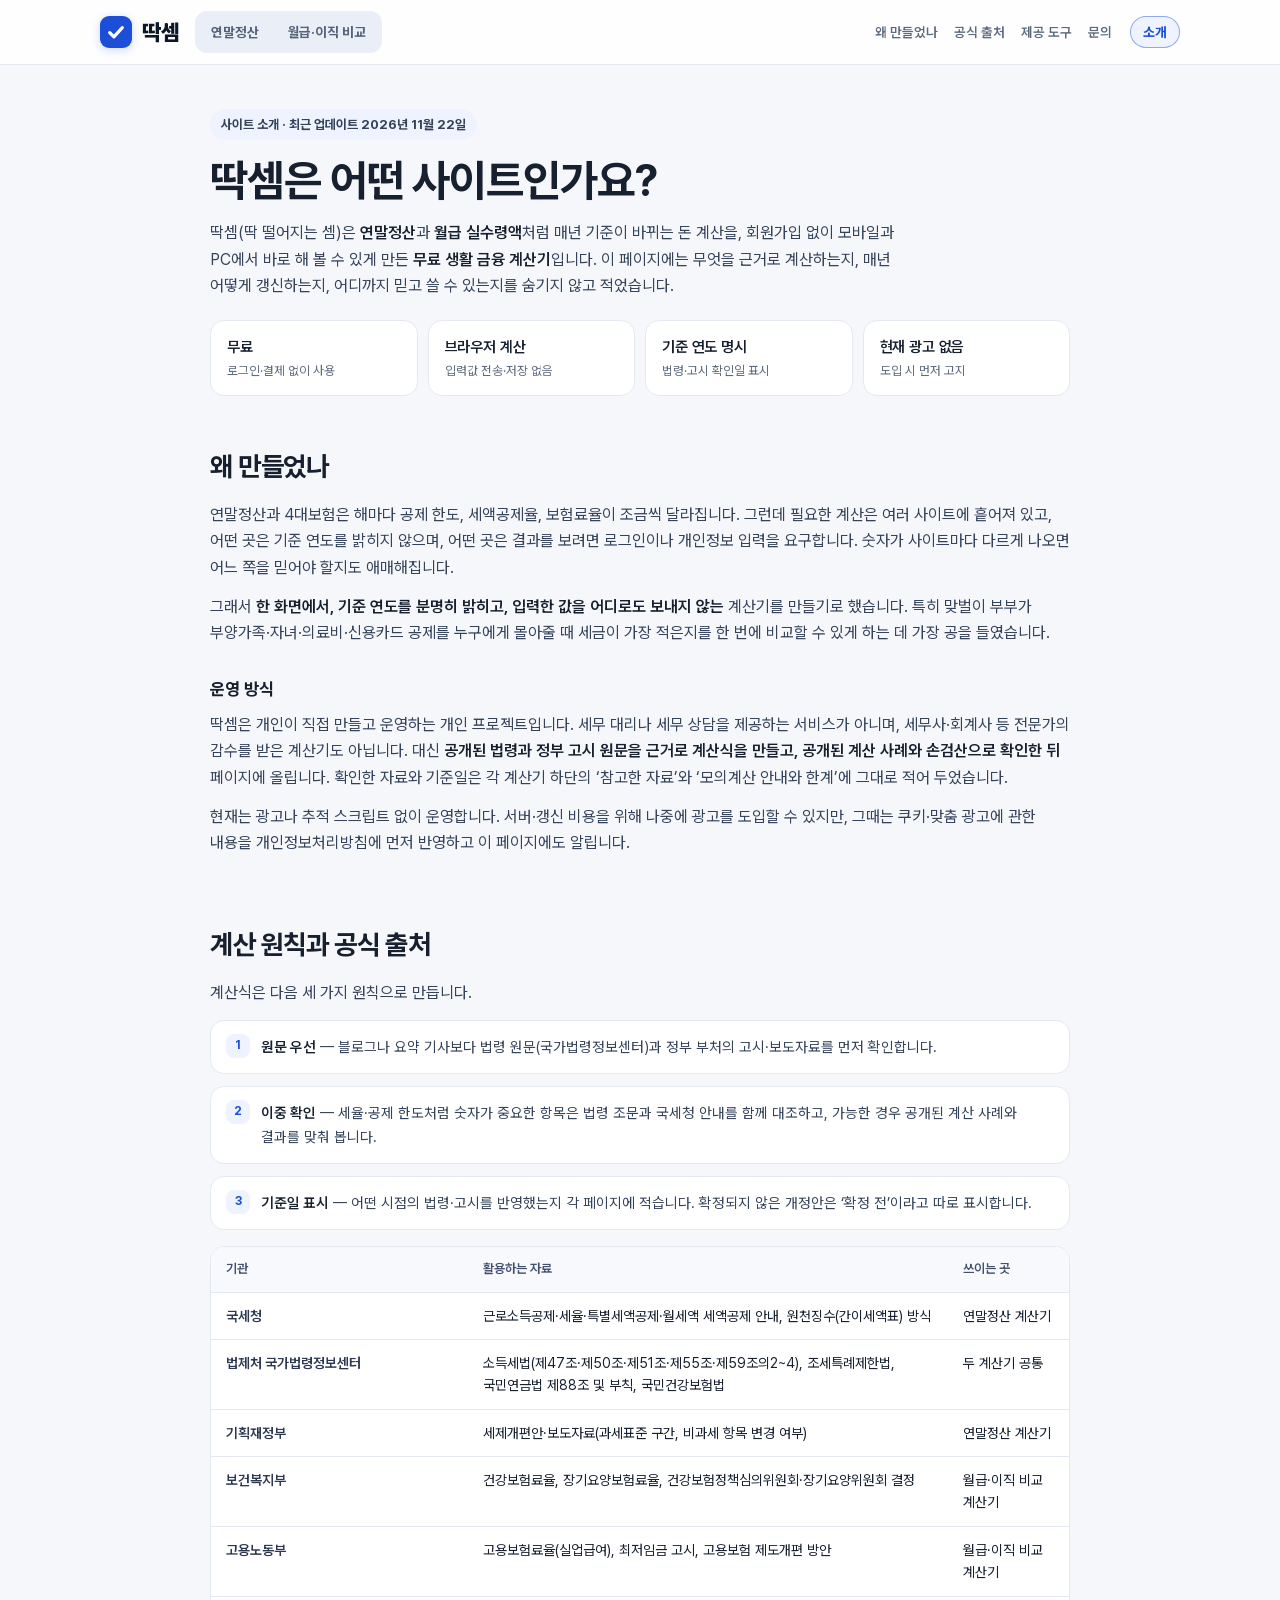
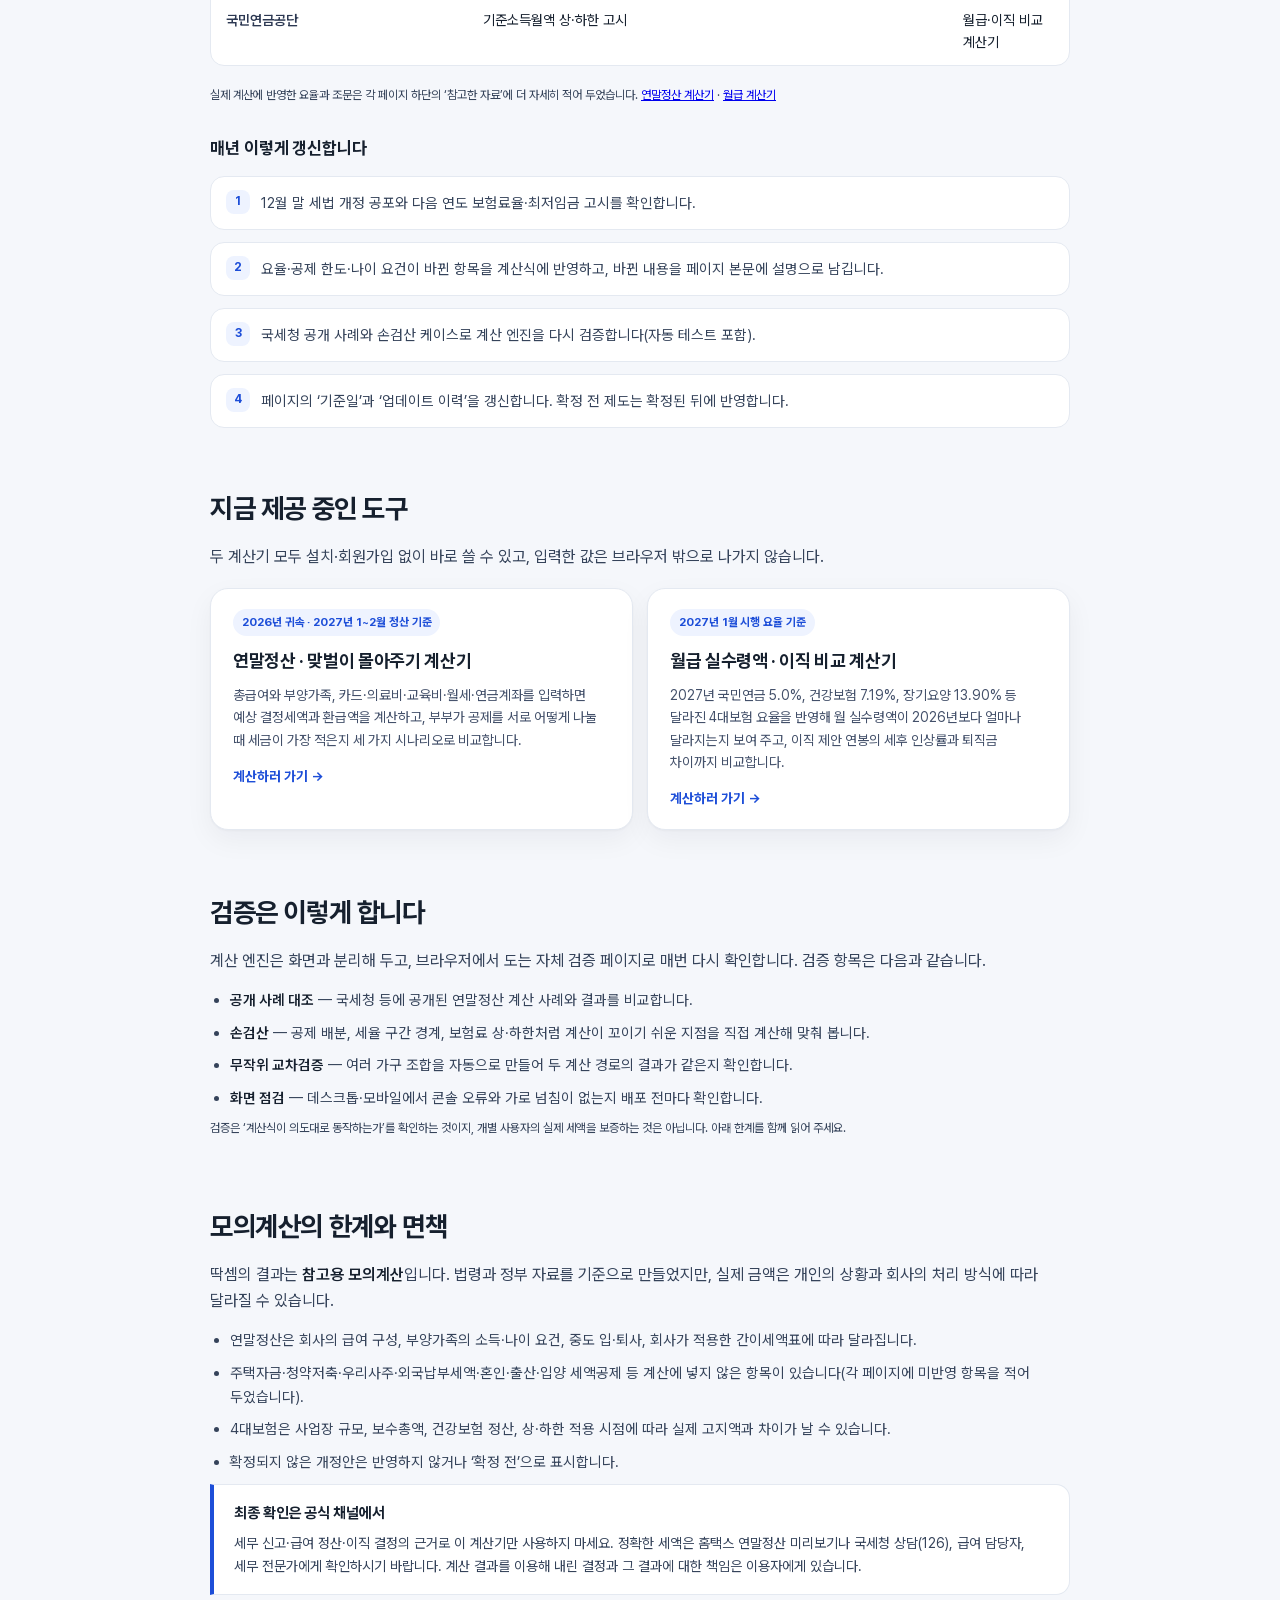
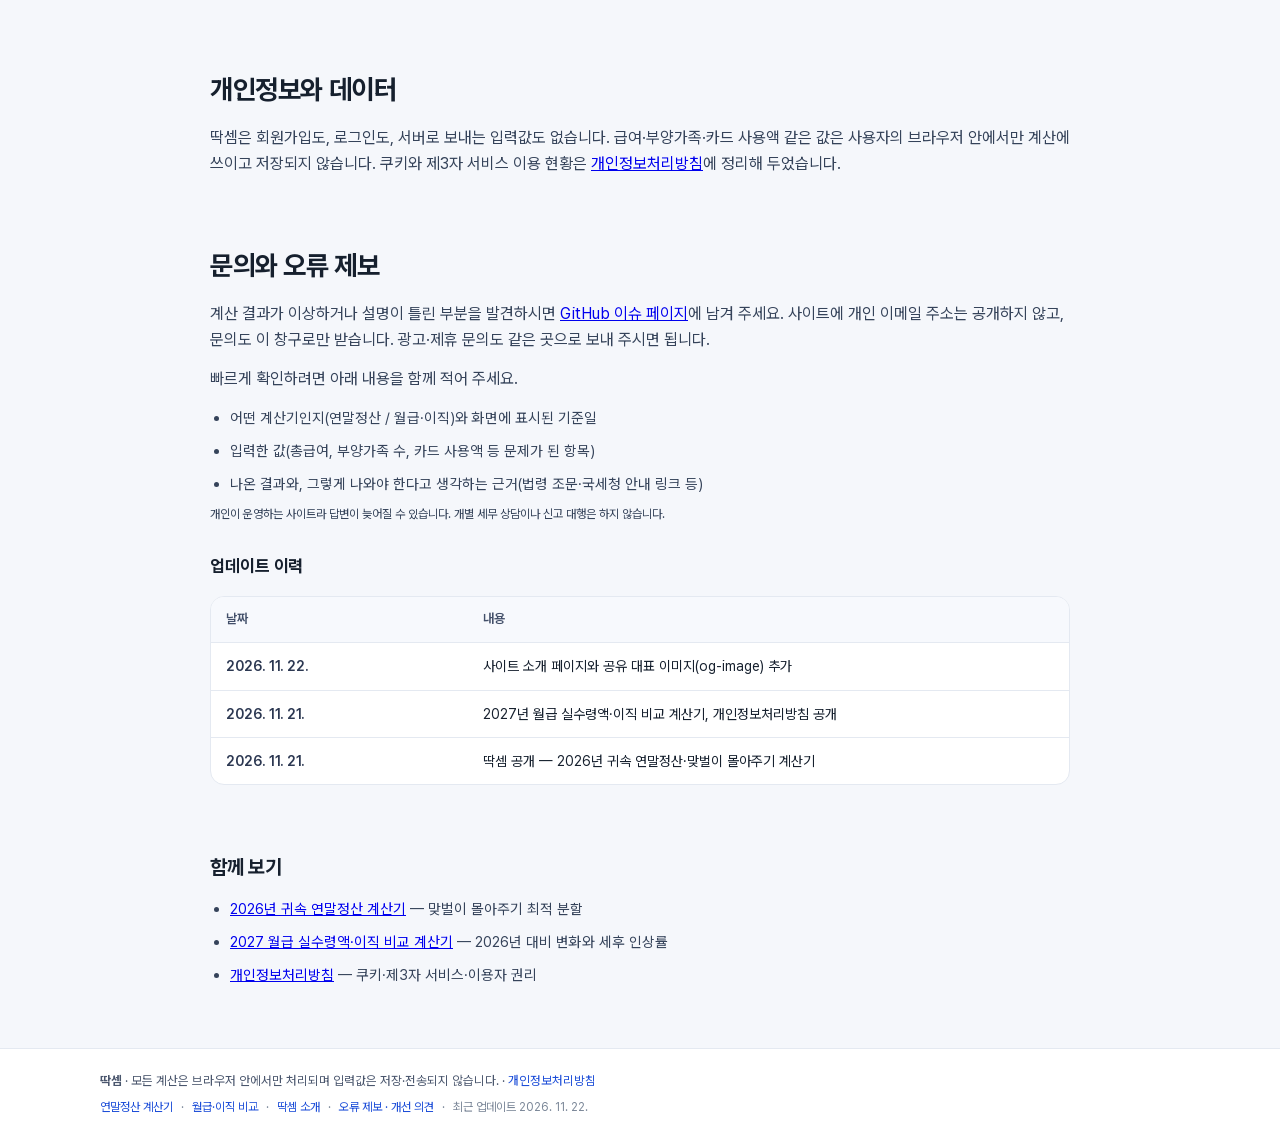
==== commit b9b4b6b9: "상단 헤더 우측에 딱셈 소개 링크 추가(모바일 포함)" ====
--- a/about/index.html
+++ b/about/index.html
@@ -70,12 +70,15 @@
         <a class="calc-tab" href="../salary/">월급·이직 비교</a>
       </nav>
     </div>
-    <nav class="head-nav" aria-label="페이지 내 메뉴">
-      <a href="#why">왜 만들었나</a>
-      <a href="#sources">공식 출처</a>
-      <a href="#tools">제공 도구</a>
-      <a href="#contact">문의</a>
-    </nav>
+    <div class="head-right">
+      <nav class="head-nav" aria-label="페이지 내 메뉴">
+        <a href="#why">왜 만들었나</a>
+        <a href="#sources">공식 출처</a>
+        <a href="#tools">제공 도구</a>
+        <a href="#contact">문의</a>
+      </nav>
+      <a class="head-about is-active" href="./" aria-current="page">소개</a>
+    </div>
   </div>
 </header>
 
--- a/styles.css
+++ b/styles.css
@@ -98,7 +98,20 @@
 .head-nav a { color: var(--muted); text-decoration: none; font-size: 13.5px; font-weight: 600; white-space: nowrap; }
 .head-nav a:hover { color: var(--brand); }
 .head-nav a[aria-current="page"] { color: var(--ink); }
-@media (max-width: 900px) { .head-nav { display: none; } }
+
+/* 상단 우측 '소개' 링크 — 계산기 탭과 구분되는 보조 링크, 모바일에서도 유지 */
+.head-right { display: flex; align-items: center; gap: 18px; flex: 0 0 auto; min-width: 0; }
+.head-about {
+  display: inline-flex; align-items: center; justify-content: center; flex: 0 0 auto;
+  padding: 6px 12px; border: 1px solid var(--line); border-radius: 999px;
+  font-size: 13.5px; font-weight: 700; letter-spacing: -.01em; line-height: 1.4;
+  color: #55637a; background: #fff; text-decoration: none; white-space: nowrap;
+  transition: color .15s, border-color .15s, background .15s;
+}
+.head-about:hover { color: var(--brand); border-color: rgba(29, 78, 216, .4); background: var(--brand-weak); }
+.head-about.is-active,
+.head-about[aria-current="page"] { color: var(--brand); border-color: rgba(29, 78, 216, .45); background: var(--brand-weak); }
+@media (max-width: 900px) { .head-nav { display: none; } .head-right { gap: 0; } }
 @media (max-width: 560px) {
   .head-inner { height: 58px; gap: 8px; }
   .head-left { gap: 8px; }
@@ -106,6 +119,7 @@
   .brand-mark { width: 28px; height: 28px; border-radius: 9px; }
   .brand-text { font-size: 19px; letter-spacing: -.02em; }
   .calc-tab { padding: 6px 9px; font-size: 12.5px; }
+  .head-about { padding: 5px 10px; font-size: 12.5px; }
 }
 @media (max-width: 360px) {
   .head-inner { gap: 6px; }
@@ -113,7 +127,8 @@
   .brand { gap: 5px; }
   .brand-mark { width: 26px; height: 26px; border-radius: 8px; }
   .brand-text { font-size: 18px; }
-  .calc-tab { padding: 6px 7px; font-size: 12px; }
+  .calc-tab { padding: 5px 6px; font-size: 12px; }
+  .head-about { padding: 5px 8px; font-size: 12px; }
 }
 
 /* ---------- hero ---------- */
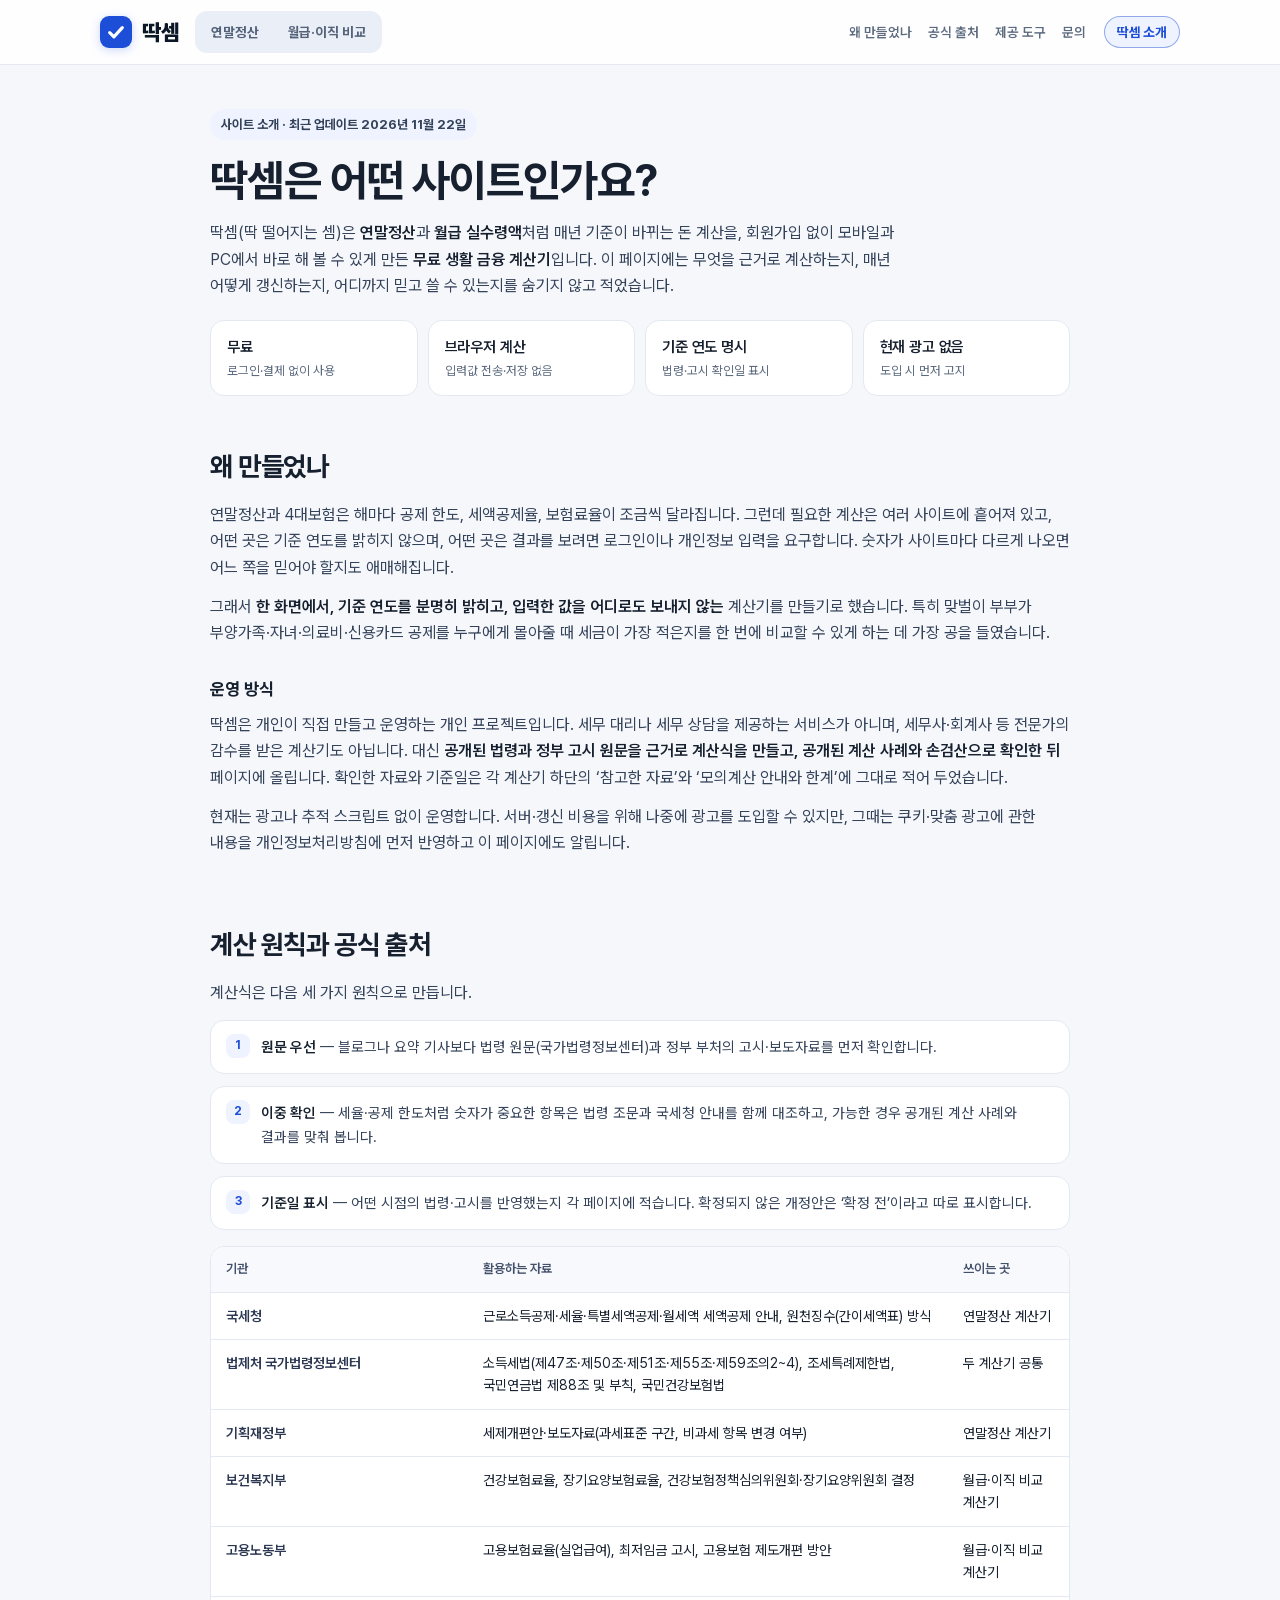
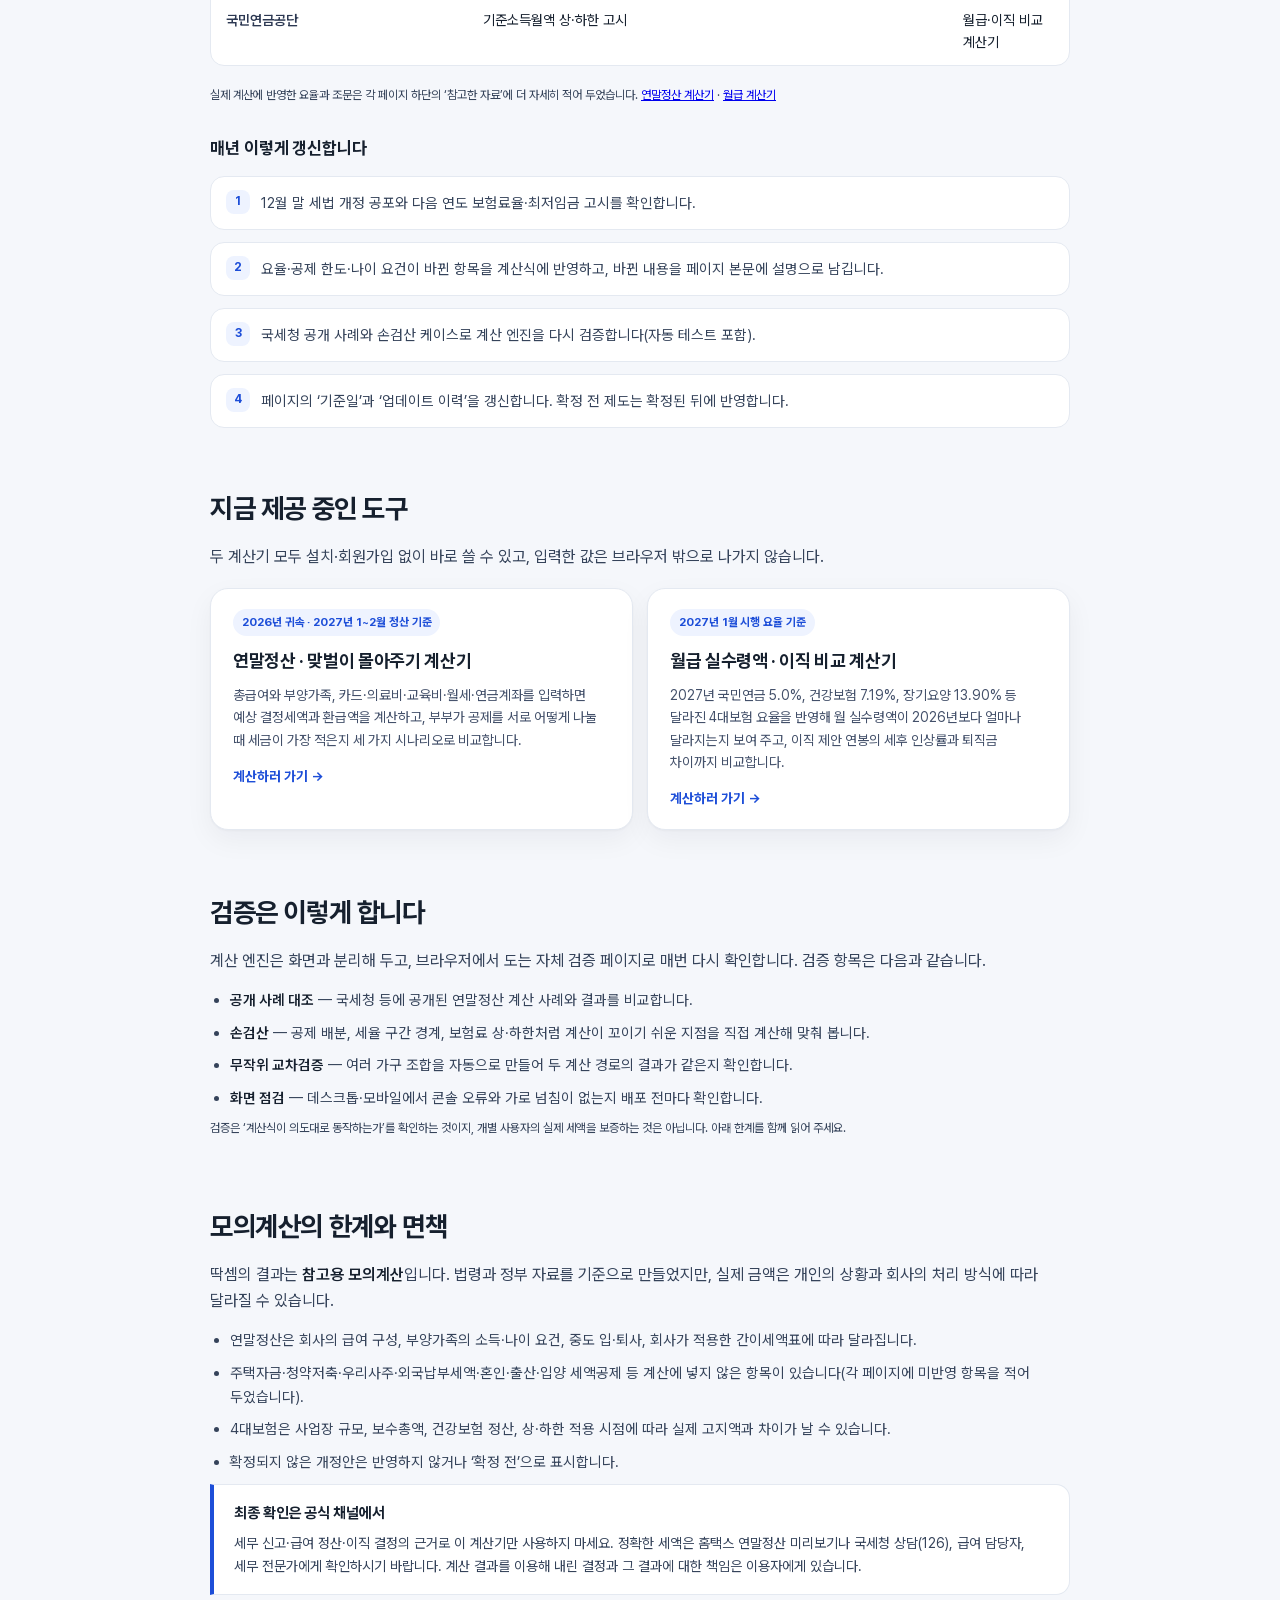
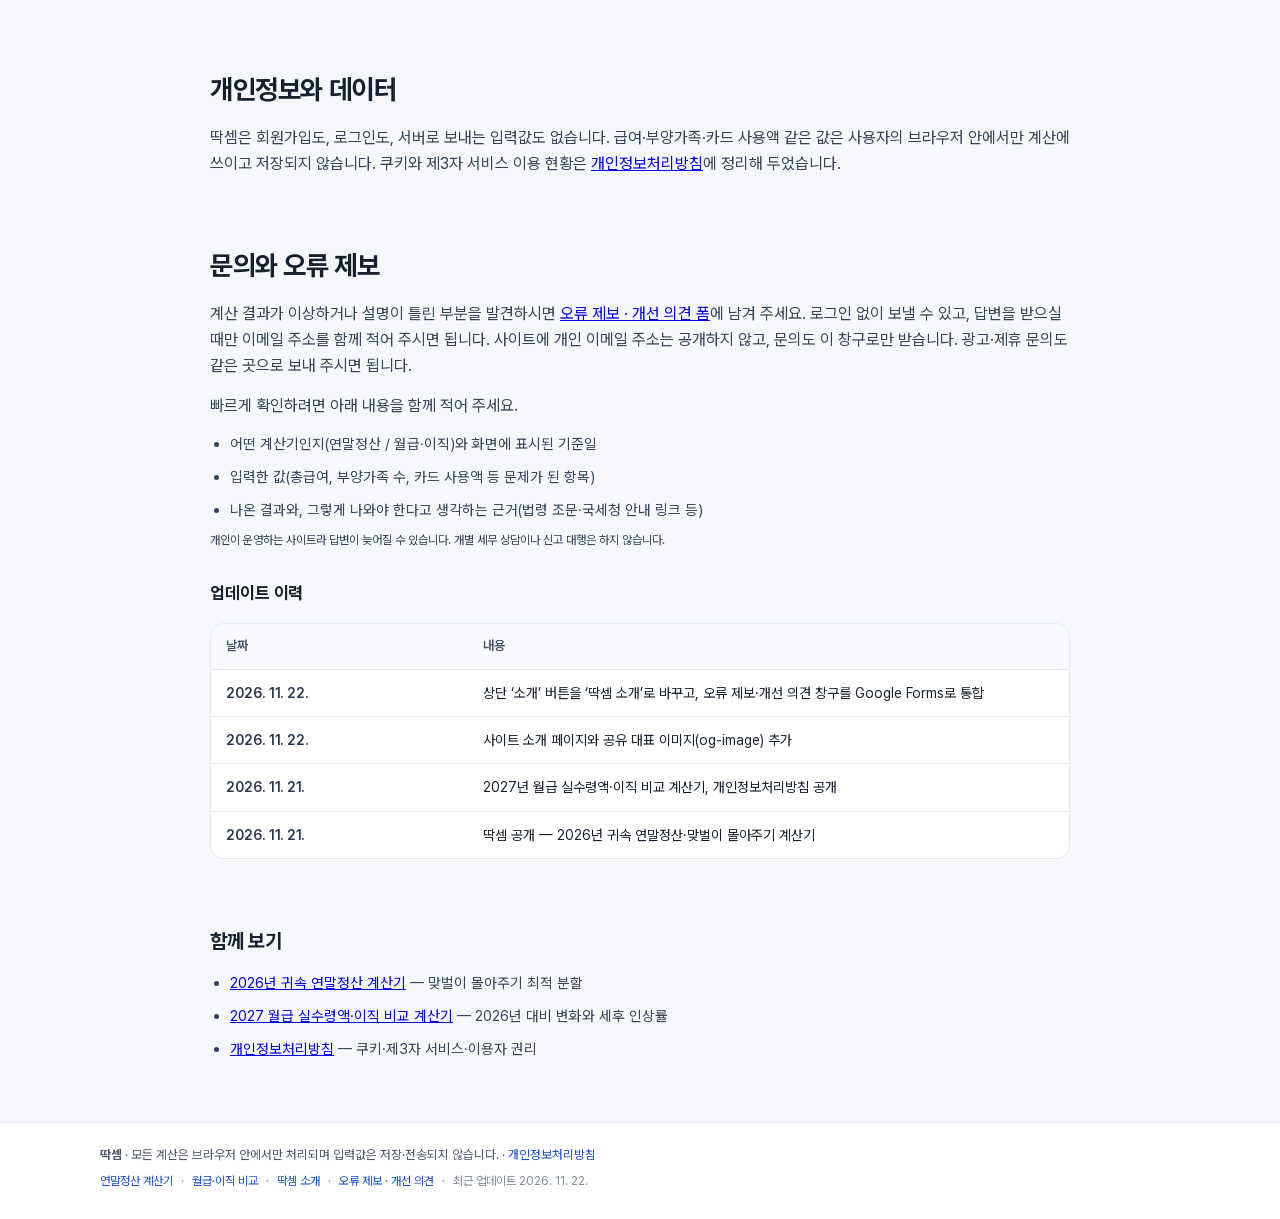
==== commit 18b4c972: "상단 '딱셈 소개' 표기 개선 및 오류 제보 구글 폼 연동" ====
--- a/about/index.html
+++ b/about/index.html
@@ -77,7 +77,7 @@
         <a href="#tools">제공 도구</a>
         <a href="#contact">문의</a>
       </nav>
-      <a class="head-about is-active" href="./" aria-current="page">소개</a>
+      <a class="head-about is-active" href="./" aria-current="page">딱셈 소개</a>
     </div>
   </div>
 </header>
@@ -268,8 +268,9 @@
     <h2>문의와 오류 제보</h2>
     <p>
       계산 결과가 이상하거나 설명이 틀린 부분을 발견하시면
-      <a href="https://github.com/namoons/namoons.github.io/issues/new" target="_blank" rel="noopener">GitHub 이슈 페이지</a>에
-      남겨 주세요. 사이트에 개인 이메일 주소는 공개하지 않고, 문의도 이 창구로만 받습니다. 광고·제휴 문의도 같은 곳으로 보내 주시면 됩니다.
+      <a href="https://docs.google.com/forms/d/e/1FAIpQLSdM2LkD_MTW02ze4NGLR78Rl7Qn0htY8W3W7yBpHonKxBE9bA/viewform" target="_blank" rel="noopener">오류 제보 · 개선 의견 폼</a>에
+      남겨 주세요. 로그인 없이 보낼 수 있고, 답변을 받으실 때만 이메일 주소를 함께 적어 주시면 됩니다.
+      사이트에 개인 이메일 주소는 공개하지 않고, 문의도 이 창구로만 받습니다. 광고·제휴 문의도 같은 곳으로 보내 주시면 됩니다.
     </p>
     <p>빠르게 확인하려면 아래 내용을 함께 적어 주세요.</p>
     <ul class="checklist">
@@ -289,6 +290,7 @@
           <tr><th scope="col">날짜</th><th scope="col">내용</th></tr>
         </thead>
         <tbody>
+          <tr><th scope="row">2026. 11. 22.</th><td data-label="내용">상단 ‘소개’ 버튼을 ‘딱셈 소개’로 바꾸고, 오류 제보·개선 의견 창구를 Google Forms로 통합</td></tr>
           <tr><th scope="row">2026. 11. 22.</th><td data-label="내용">사이트 소개 페이지와 공유 대표 이미지(og-image) 추가</td></tr>
           <tr><th scope="row">2026. 11. 21.</th><td data-label="내용">2027년 월급 실수령액·이직 비교 계산기, 개인정보처리방침 공개</td></tr>
           <tr><th scope="row">2026. 11. 21.</th><td data-label="내용">딱셈 공개 — 2026년 귀속 연말정산·맞벌이 몰아주기 계산기</td></tr>
@@ -310,7 +312,7 @@
 <footer class="site-foot">
   <div class="wrap">
     <p class="foot-note"><strong>딱셈</strong> · 모든 계산은 브라우저 안에서만 처리되며 입력값은 저장·전송되지 않습니다. · <a href="../privacy/">개인정보처리방침</a></p>
-    <p class="foot-links"><a href="../">연말정산 계산기</a><span>·</span><a href="../salary/">월급·이직 비교</a><span>·</span><a href="./" aria-current="page">딱셈 소개</a><span>·</span><a href="https://github.com/namoons/namoons.github.io/issues/new" target="_blank" rel="noopener">오류 제보 · 개선 의견</a><span>·</span>최근 업데이트 2026. 11. 22.</p>
+    <p class="foot-links"><a href="../">연말정산 계산기</a><span>·</span><a href="../salary/">월급·이직 비교</a><span>·</span><a href="./" aria-current="page">딱셈 소개</a><span>·</span><a href="https://docs.google.com/forms/d/e/1FAIpQLSdM2LkD_MTW02ze4NGLR78Rl7Qn0htY8W3W7yBpHonKxBE9bA/viewform" target="_blank" rel="noopener">오류 제보 · 개선 의견</a><span>·</span>최근 업데이트 2026. 11. 22.</p>
   </div>
 </footer>
 </body>
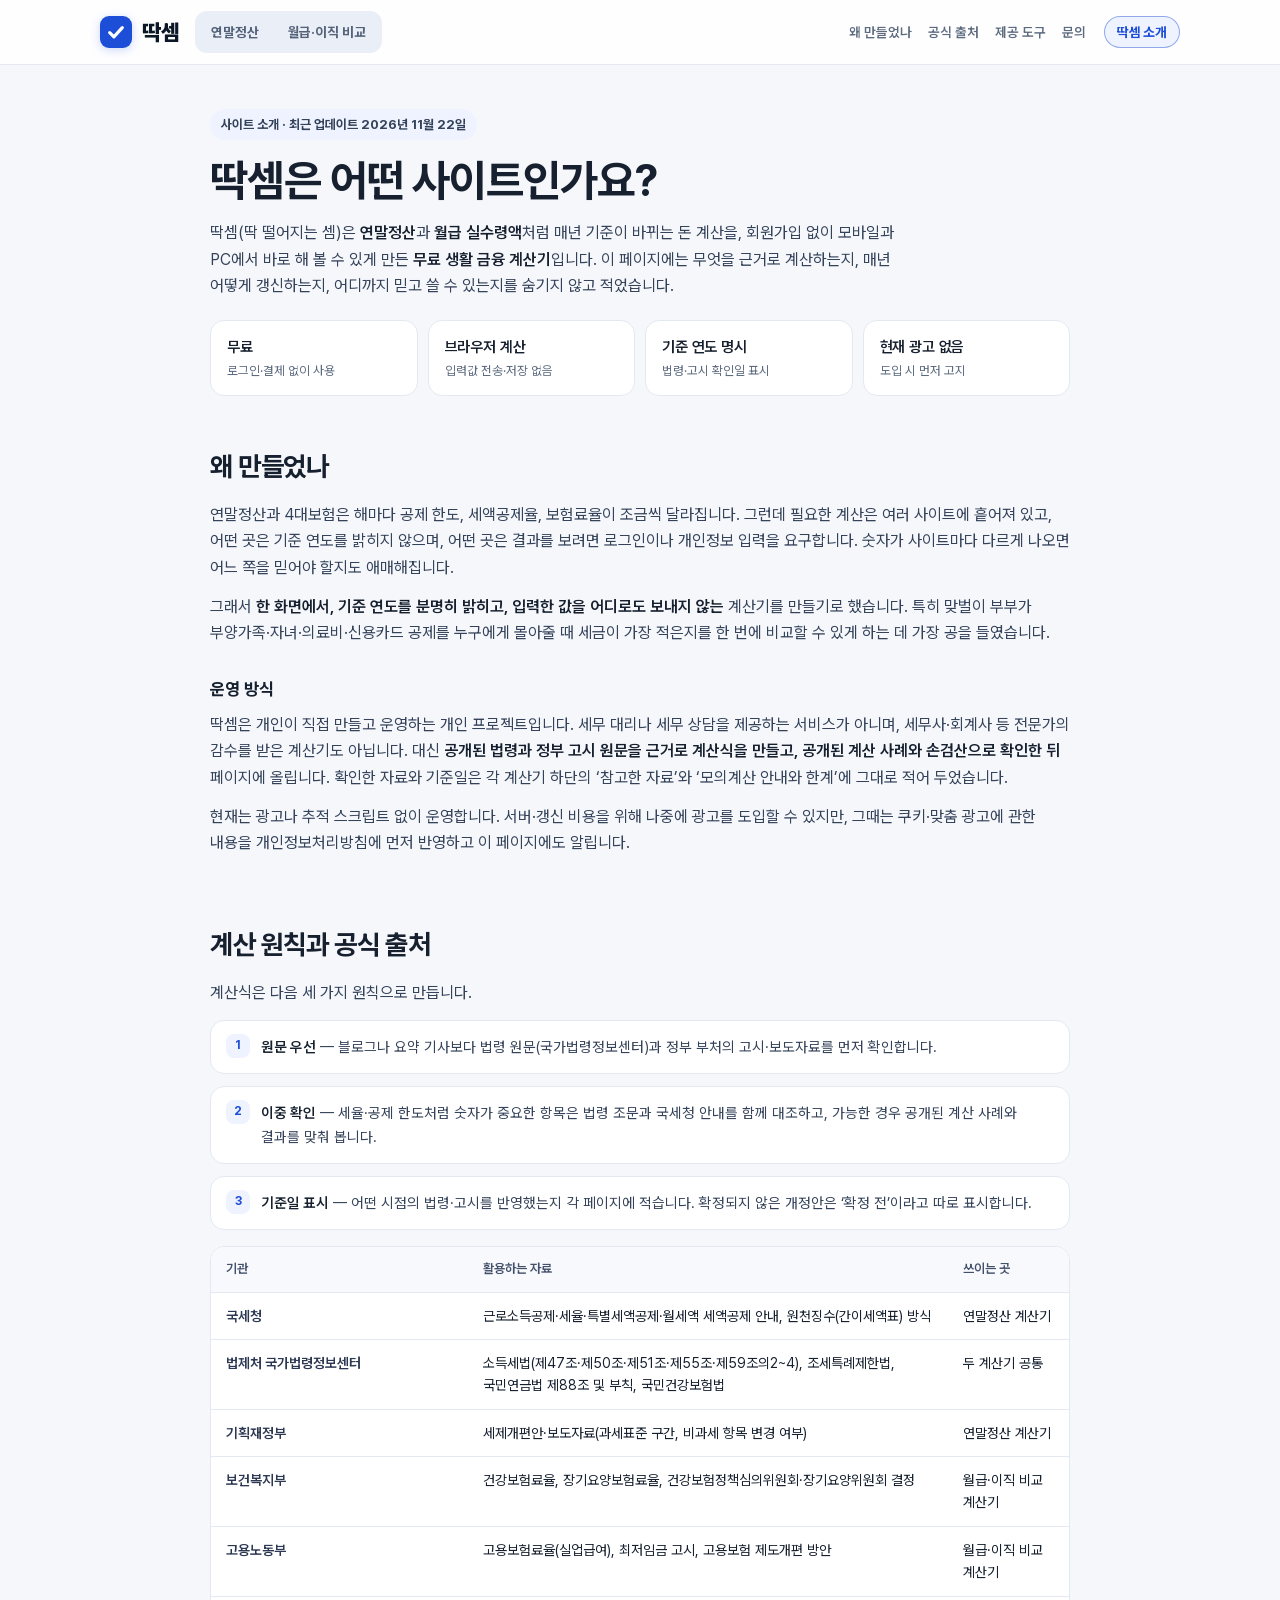
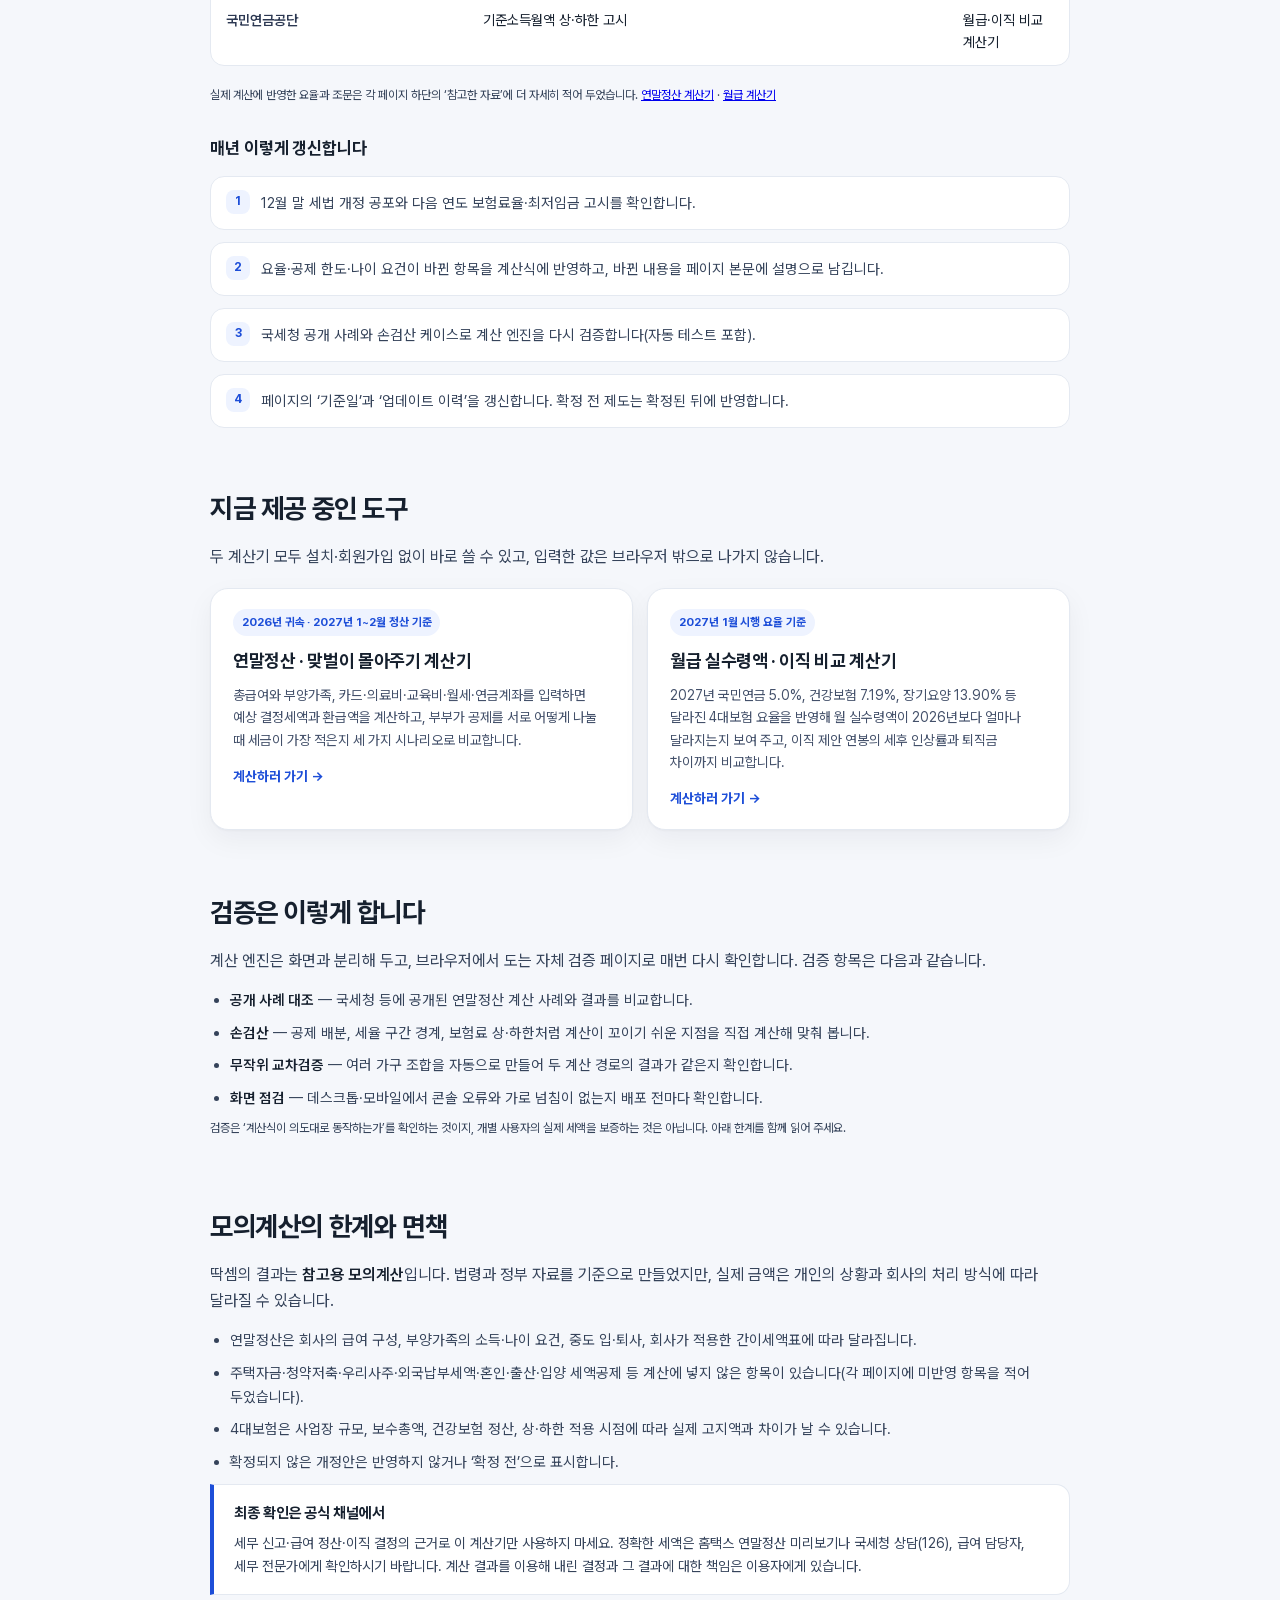
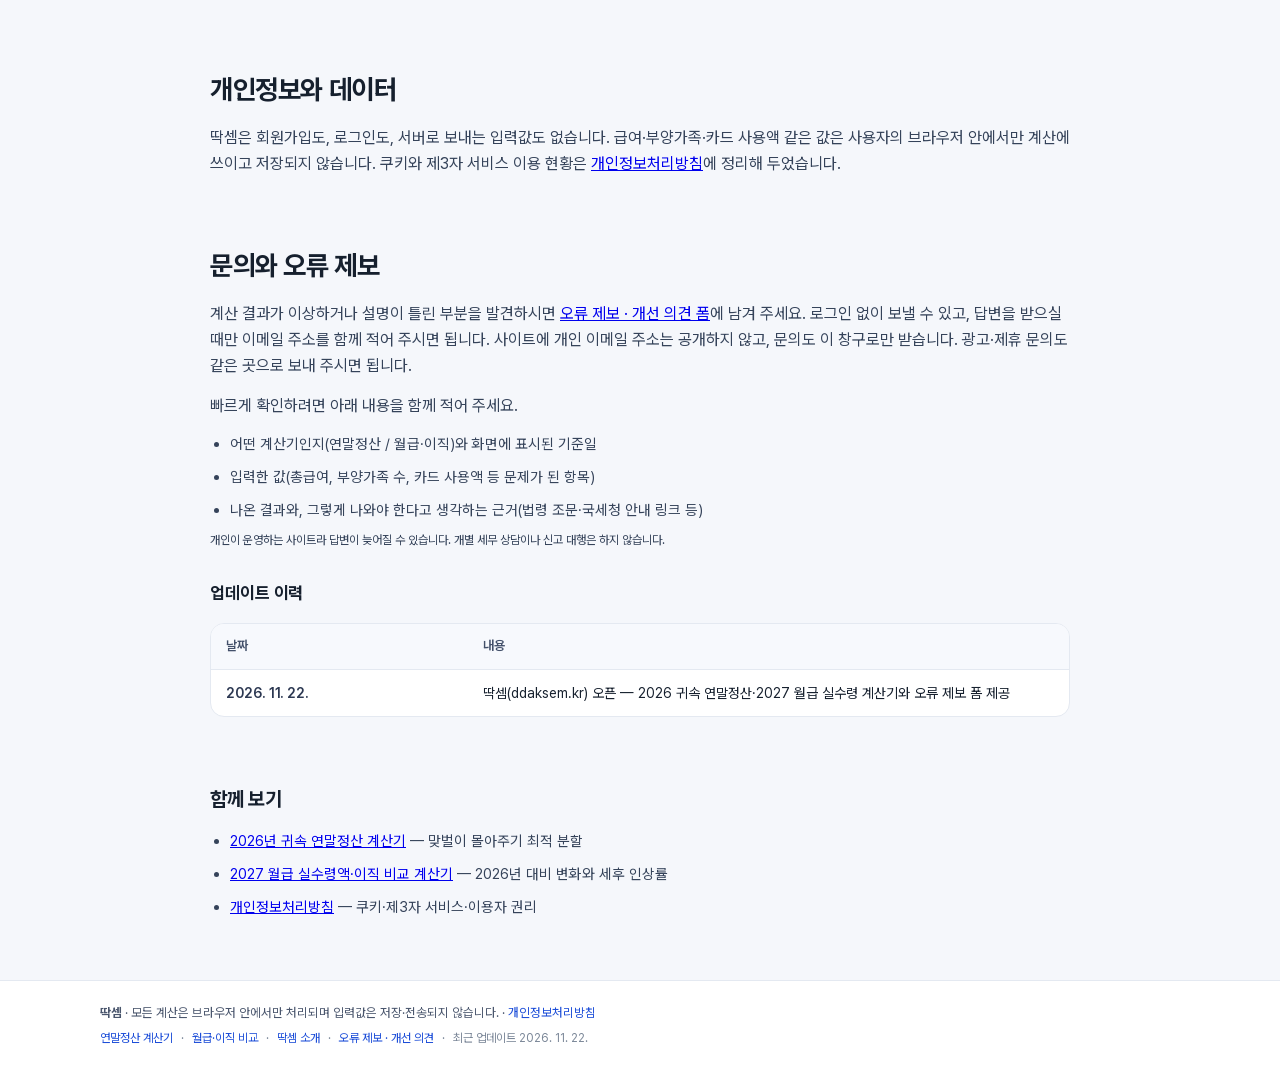
==== commit db0a2bfd: "소개 페이지 업데이트 이력에서 마이너 UI 문구 정리" ====
--- a/about/index.html
+++ b/about/index.html
@@ -290,10 +290,7 @@
           <tr><th scope="col">날짜</th><th scope="col">내용</th></tr>
         </thead>
         <tbody>
-          <tr><th scope="row">2026. 11. 22.</th><td data-label="내용">상단 ‘소개’ 버튼을 ‘딱셈 소개’로 바꾸고, 오류 제보·개선 의견 창구를 Google Forms로 통합</td></tr>
-          <tr><th scope="row">2026. 11. 22.</th><td data-label="내용">사이트 소개 페이지와 공유 대표 이미지(og-image) 추가</td></tr>
-          <tr><th scope="row">2026. 11. 21.</th><td data-label="내용">2027년 월급 실수령액·이직 비교 계산기, 개인정보처리방침 공개</td></tr>
-          <tr><th scope="row">2026. 11. 21.</th><td data-label="내용">딱셈 공개 — 2026년 귀속 연말정산·맞벌이 몰아주기 계산기</td></tr>
+          <tr><th scope="row">2026. 11. 22.</th><td data-label="내용">딱셈(ddaksem.kr) 오픈 — 2026 귀속 연말정산·2027 월급 실수령 계산기와 오류 제보 폼 제공</td></tr>
         </tbody>
       </table>
     </div>
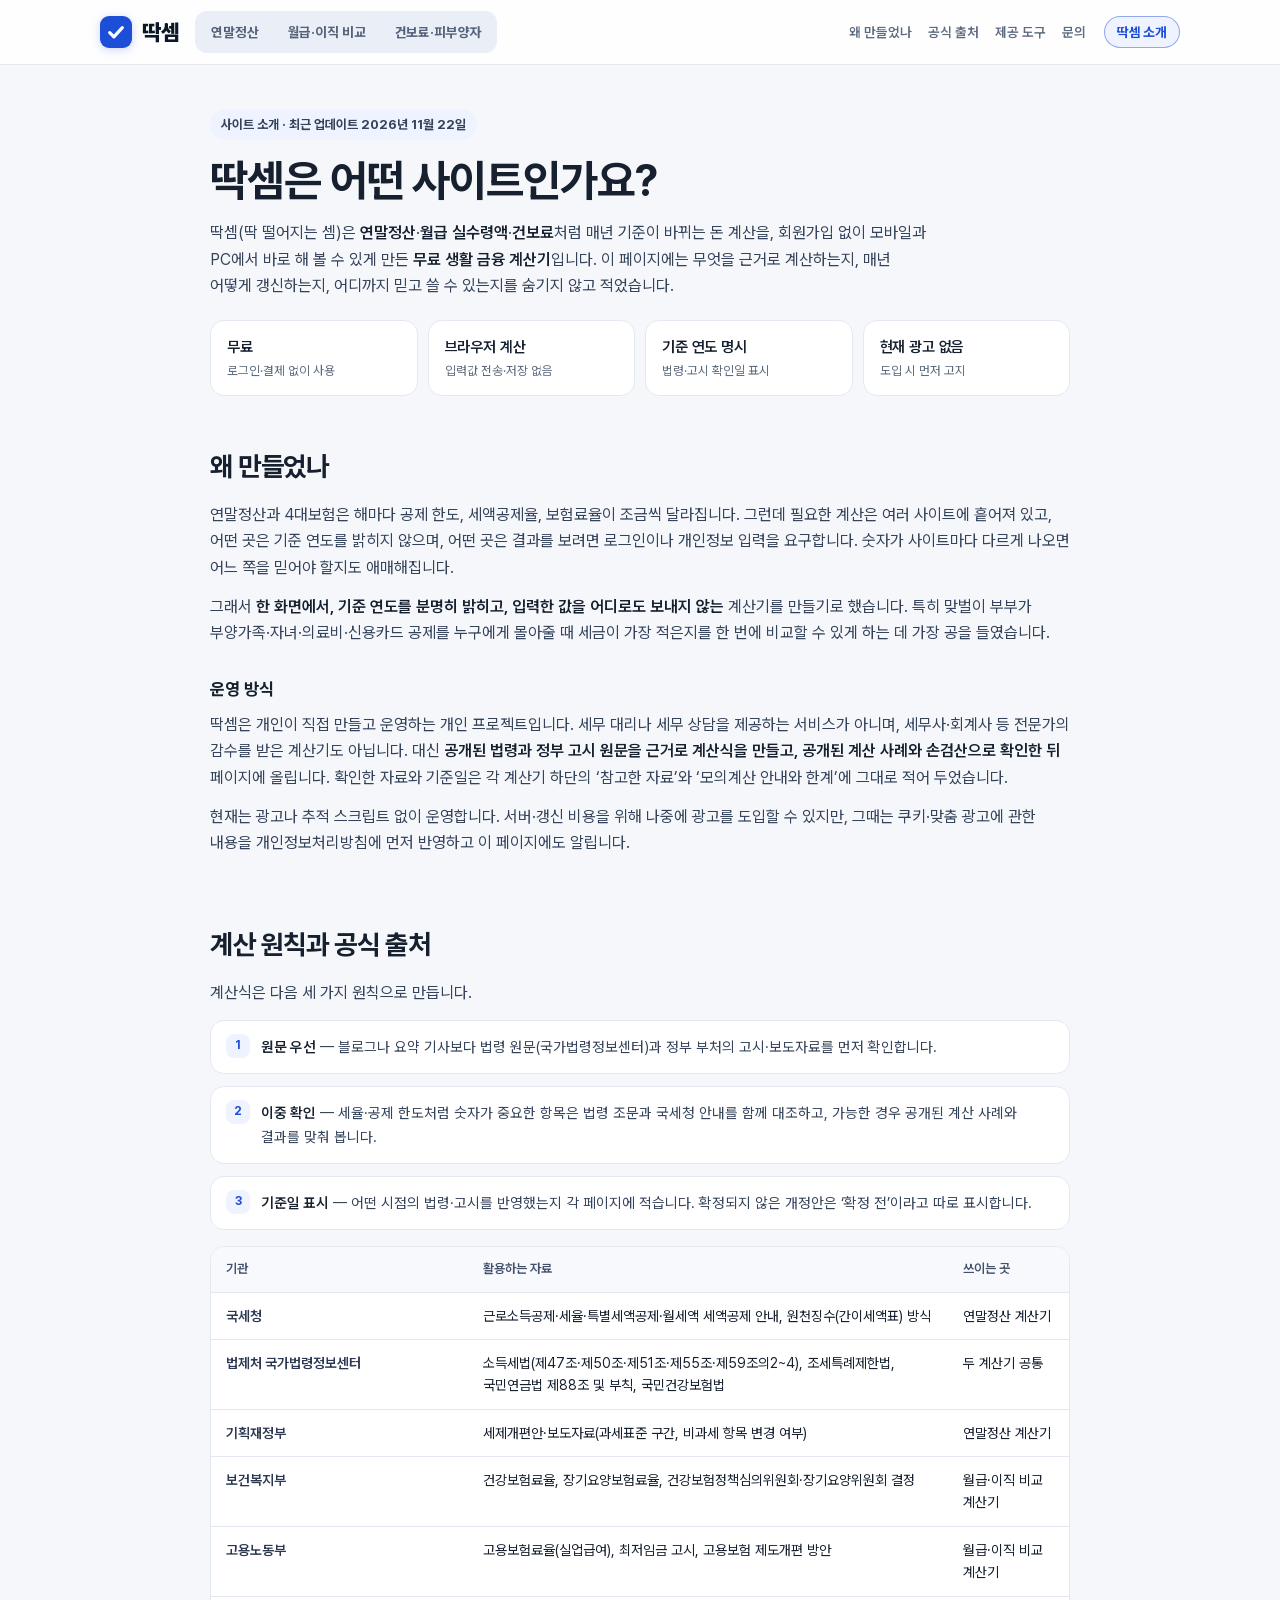
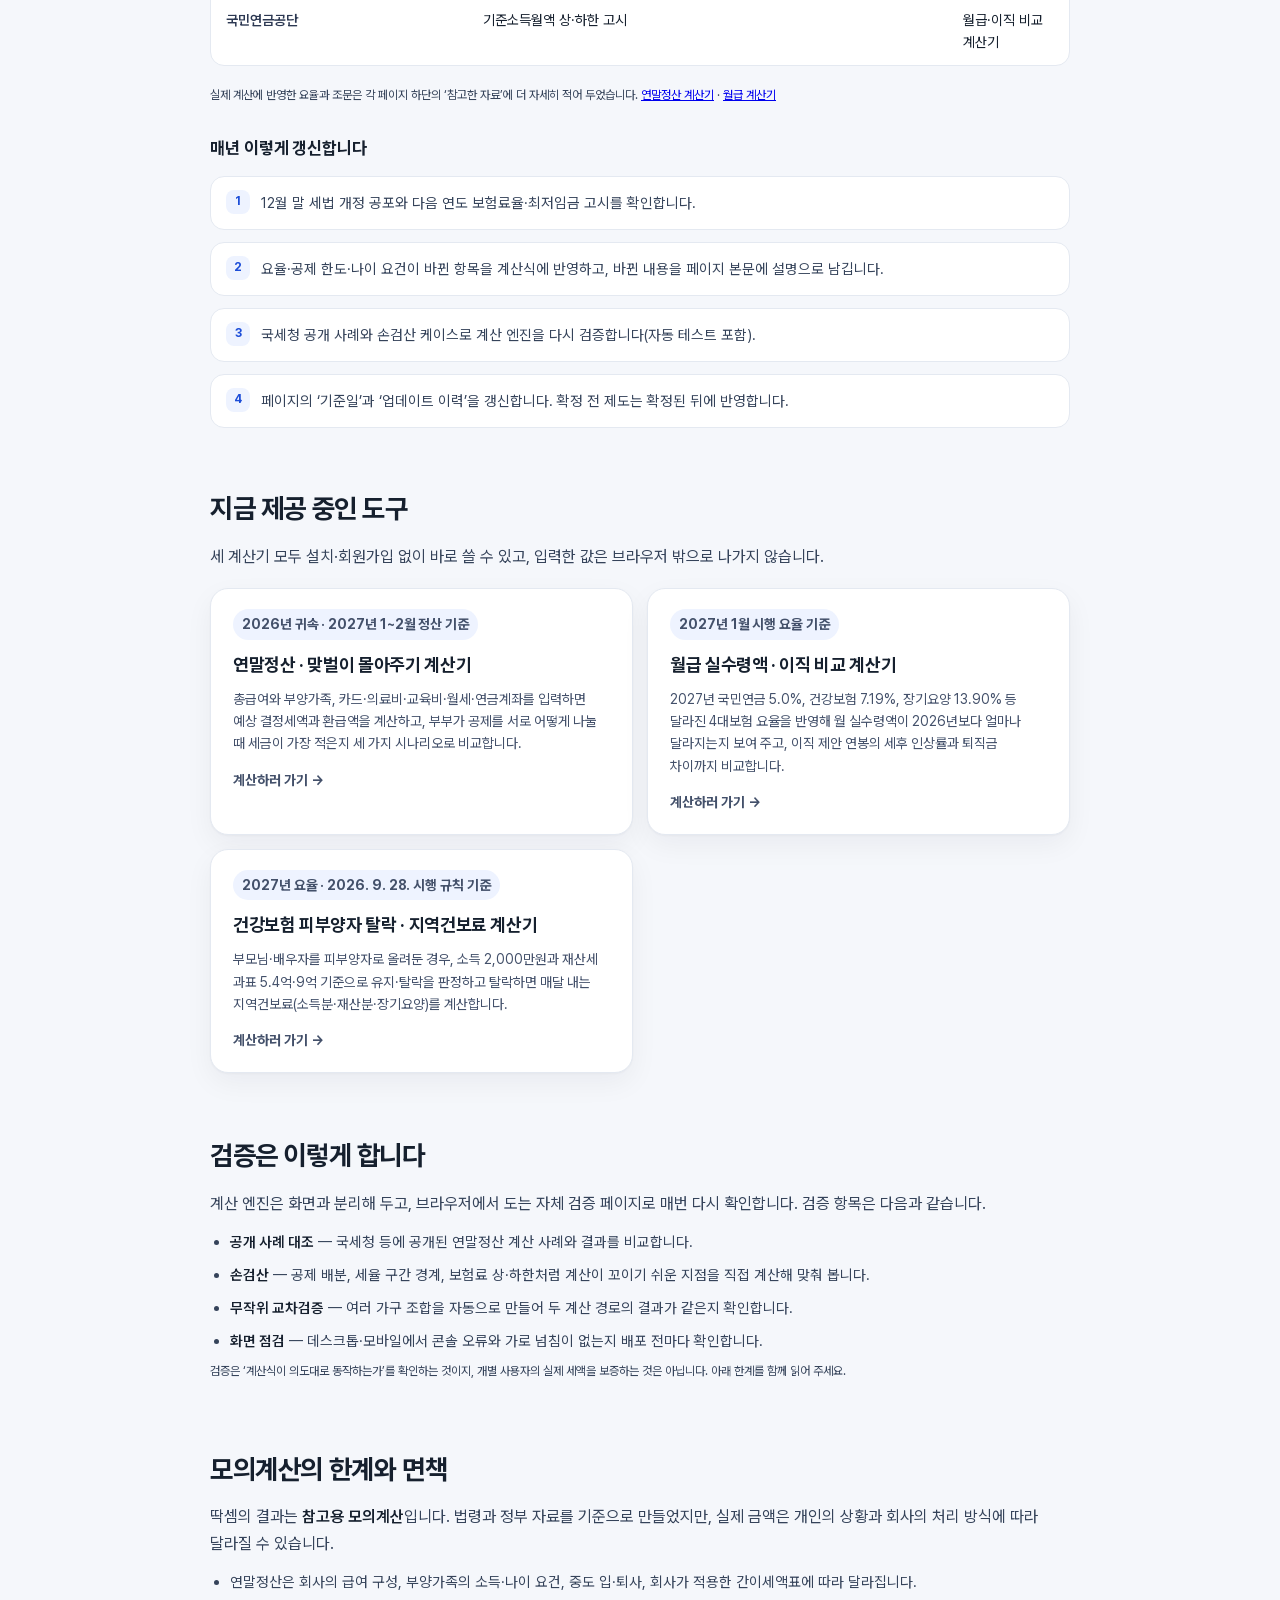
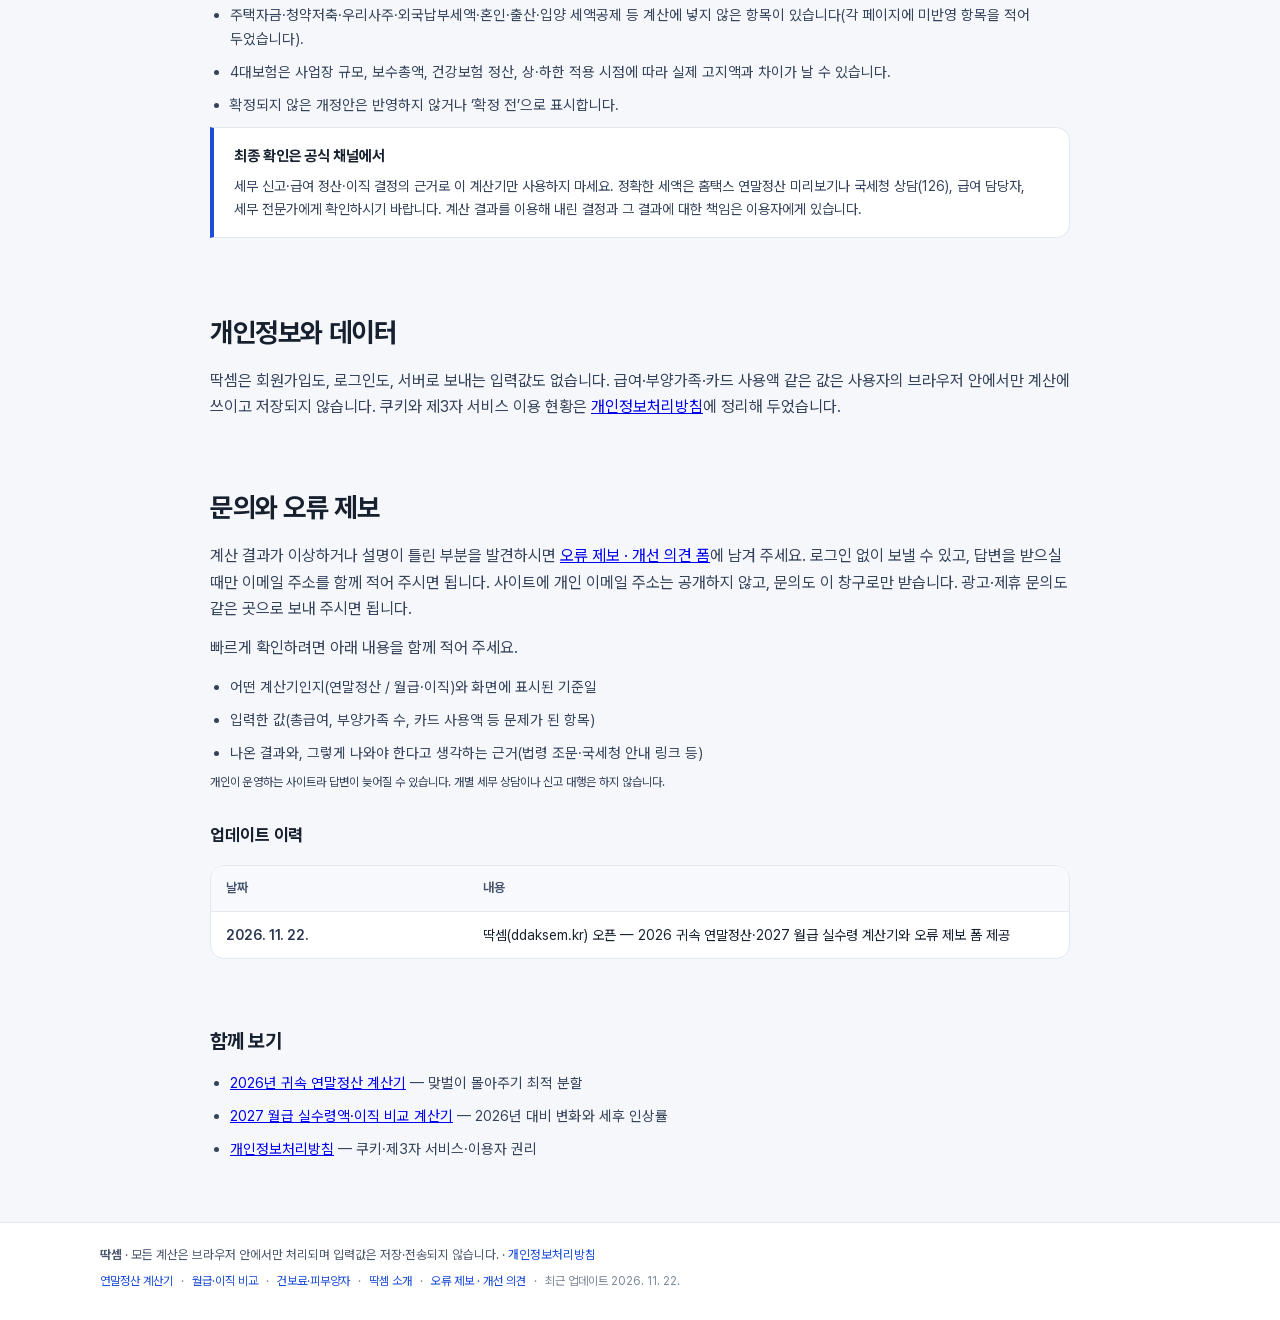
==== commit 7cae72ff: "P1 7건 반영 및 3번째 계산기(/health/) 추가 - 연말정산: 주택자금 3종(청약저축·전세대출 원리금·주담대 이자), 산후조리원 의료비,   부녀자 공제, 중소기업 취업자" ====
--- a/about/index.html
+++ b/about/index.html
@@ -3,8 +3,8 @@
 <head>
 <meta charset="utf-8">
 <meta name="viewport" content="width=device-width, initial-scale=1">
-<title>딱셈 소개 — 무료 연말정산·월급 계산기 | 운영 원칙과 공식 출처</title>
-<meta name="description" content="딱셈은 2026년 귀속 연말정산과 2027년 월급 실수령액을 브라우저에서 바로 계산하는 무료 생활 금융 계산기입니다. 만든 이유, 계산 원칙과 공식 출처(국세청·기획재정부·보건복지부·고용노동부·법제처), 갱신 방식, 모의계산의 한계와 문의 방법을 안내합니다.">
+<title>딱셈 소개 — 무료 연말정산·월급·건보료 계산기 | 운영 원칙과 공식 출처</title>
+<meta name="description" content="딱셈은 2026년 귀속 연말정산, 2027년 월급 실수령액, 건강보험 피부양자·지역건보료를 브라우저에서 바로 계산하는 무료 생활 금융 계산기입니다. 만든 이유, 계산 원칙과 공식 출처(국세청·기획재정부·보건복지부·고용노동부·법제처), 갱신 방식, 모의계산의 한계와 문의 방법을 안내합니다.">
 <meta name="keywords" content="딱셈, 딱셈 소개, 연말정산 계산기, 월급 실수령액 계산기, 계산기 출처, 국세청, 4대보험 요율, 모의계산">
 <meta name="robots" content="index,follow,max-image-preview:large">
 <meta name="author" content="딱셈">
@@ -35,7 +35,7 @@
       "name": "딱셈 소개",
       "url": "https://ddaksem.kr/about/",
       "inLanguage": "ko-KR",
-      "description": "딱셈은 2026년 귀속 연말정산과 2027년 월급 실수령액을 브라우저에서 바로 계산하는 무료 생활 금융 계산기입니다. 계산 원칙, 공식 출처, 갱신 방식과 한계를 안내합니다.",
+      "description": "딱셈은 2026년 귀속 연말정산, 2027년 월급 실수령액, 건강보험 피부양자·지역건보료를 브라우저에서 바로 계산하는 무료 생활 금융 계산기입니다. 계산 원칙, 공식 출처, 갱신 방식과 한계를 안내합니다.",
       "isPartOf": { "@type": "WebSite", "name": "딱셈", "url": "https://ddaksem.kr/" },
       "publisher": { "@id": "https://ddaksem.kr/#organization" },
       "mainEntity": { "@id": "https://ddaksem.kr/#organization" }
@@ -67,7 +67,8 @@
       </a>
       <nav class="calc-switch" aria-label="계산기 선택">
         <a class="calc-tab" href="../">연말정산</a>
-        <a class="calc-tab" href="../salary/">월급·이직 비교</a>
+        <a class="calc-tab" href="../salary/"><span class="tab-full">월급·이직 비교</span><span class="tab-short">월급</span></a>
+        <a class="calc-tab" href="../health/"><span class="tab-full">건보료·피부양자</span><span class="tab-short">건보료</span></a>
       </nav>
     </div>
     <div class="head-right">
@@ -87,7 +88,7 @@
     <p class="eyebrow">사이트 소개 · 최근 업데이트 2026년 11월 22일</p>
     <h1>딱셈은 어떤 사이트인가요?</h1>
     <p class="lede">
-      딱셈(딱 떨어지는 셈)은 <strong>연말정산</strong>과 <strong>월급 실수령액</strong>처럼 매년 기준이 바뀌는
+      딱셈(딱 떨어지는 셈)은 <strong>연말정산</strong>·<strong>월급 실수령액</strong>·<strong>건보료</strong>처럼 매년 기준이 바뀌는
       돈 계산을, 회원가입 없이 모바일과 PC에서 바로 해 볼 수 있게 만든 <strong>무료 생활 금융 계산기</strong>입니다.
       이 페이지에는 무엇을 근거로 계산하는지, 매년 어떻게 갱신하는지, 어디까지 믿고 쓸 수 있는지를
       숨기지 않고 적었습니다.
@@ -192,7 +193,7 @@
 
   <section id="tools" class="wrap prose">
     <h2>지금 제공 중인 도구</h2>
-    <p>두 계산기 모두 설치·회원가입 없이 바로 쓸 수 있고, 입력한 값은 브라우저 밖으로 나가지 않습니다.</p>
+    <p>세 계산기 모두 설치·회원가입 없이 바로 쓸 수 있고, 입력한 값은 브라우저 밖으로 나가지 않습니다.</p>
     <div class="tool-grid">
       <a class="tool-card" href="../">
         <span class="tool-tag">2026년 귀속 · 2027년 1~2월 정산 기준</span>
@@ -212,6 +213,15 @@
         </p>
         <span class="tool-go">계산하러 가기 →</span>
       </a>
+      <a class="tool-card" href="../health/">
+        <span class="tool-tag">2027년 요율 · 2026. 9. 28. 시행 규칙 기준</span>
+        <h3>건강보험 피부양자 탈락 · 지역건보료 계산기</h3>
+        <p>
+          부모님·배우자를 피부양자로 올려둔 경우, 소득 2,000만원과 재산세 과표 5.4억·9억 기준으로 유지·탈락을
+          판정하고 탈락하면 매달 내는 지역건보료(소득분·재산분·장기요양)를 계산합니다.
+        </p>
+        <span class="tool-go">계산하러 가기 →</span>
+      </a>
     </div>
   </section>
 
@@ -309,7 +319,7 @@
 <footer class="site-foot">
   <div class="wrap">
     <p class="foot-note"><strong>딱셈</strong> · 모든 계산은 브라우저 안에서만 처리되며 입력값은 저장·전송되지 않습니다. · <a href="../privacy/">개인정보처리방침</a></p>
-    <p class="foot-links"><a href="../">연말정산 계산기</a><span>·</span><a href="../salary/">월급·이직 비교</a><span>·</span><a href="./" aria-current="page">딱셈 소개</a><span>·</span><a href="https://docs.google.com/forms/d/e/1FAIpQLSdM2LkD_MTW02ze4NGLR78Rl7Qn0htY8W3W7yBpHonKxBE9bA/viewform" target="_blank" rel="noopener">오류 제보 · 개선 의견</a><span>·</span>최근 업데이트 2026. 11. 22.</p>
+    <p class="foot-links"><a href="../">연말정산 계산기</a><span>·</span><a href="../salary/">월급·이직 비교</a><span>·</span><a href="../health/">건보료·피부양자</a><span>·</span><a href="./" aria-current="page">딱셈 소개</a><span>·</span><a href="https://docs.google.com/forms/d/e/1FAIpQLSdM2LkD_MTW02ze4NGLR78Rl7Qn0htY8W3W7yBpHonKxBE9bA/viewform" target="_blank" rel="noopener">오류 제보 · 개선 의견</a><span>·</span>최근 업데이트 2026. 11. 22.</p>
   </div>
 </footer>
 </body>
--- a/styles.css
+++ b/styles.css
@@ -112,6 +112,24 @@
 .head-about.is-active,
 .head-about[aria-current="page"] { color: var(--brand); border-color: rgba(29, 78, 216, .45); background: var(--brand-weak); }
 @media (max-width: 900px) { .head-nav { display: none; } .head-right { gap: 0; } }
+
+/* 모바일 목차 — 900px 이하에서 헤더 메뉴를 대신합니다 */
+.mobile-toc { display: none; }
+@media (max-width: 900px) {
+  .mobile-toc {
+    display: flex; gap: 8px; overflow-x: auto; -webkit-overflow-scrolling: touch;
+    padding: 9px 20px; position: sticky; top: 64px; z-index: 25;
+    background: rgba(245, 247, 251, .96); backdrop-filter: blur(6px);
+    border-bottom: 1px solid var(--line); scrollbar-width: none;
+  }
+  .mobile-toc::-webkit-scrollbar { display: none; }
+  .mobile-toc a {
+    flex: 0 0 auto; padding: 6px 11px; border: 1px solid var(--line-strong); border-radius: 999px;
+    background: #fff; color: #4a566b; font-size: 12.5px; font-weight: 700; text-decoration: none;
+    white-space: nowrap;
+  }
+  .mobile-toc a:active { color: var(--brand); border-color: var(--brand); }
+}
 @media (max-width: 560px) {
   .head-inner { height: 58px; gap: 8px; }
   .head-left { gap: 8px; }
@@ -234,12 +252,30 @@
   color: #6b778c; background: #f4f6fa; border-left: 1px solid var(--line);
 }
 
+/* 셀렉트 박스가 들어간 입력 칸 */
+.field select {
+  width: 100%; border: 1px solid var(--line-strong); border-radius: var(--radius-sm);
+  background: #fff; padding: 11px 12px; font: inherit; font-size: 14px; font-weight: 600;
+  color: var(--ink); outline: none;
+}
+.field select:focus { border-color: var(--brand); box-shadow: 0 0 0 3px rgba(29, 78, 216, .12); }
+
 .children { display: flex; flex-direction: column; gap: 10px; }
 .child-row {
-  display: grid; grid-template-columns: 1fr 1.15fr auto; gap: 10px; align-items: end;
+  display: grid; grid-template-columns: minmax(0, 1fr) minmax(0, 1.15fr) auto auto; gap: 10px; align-items: end;
   background: #f8fafd; border: 1px solid var(--line); border-radius: 14px; padding: 11px;
 }
 .child-row .field-label { font-size: 11.5px; }
+.child-dis {
+  display: inline-flex; align-items: center; gap: 6px; white-space: nowrap;
+  font-size: 12px; font-weight: 600; color: #44506a; padding-bottom: 12px;
+}
+.child-dis input { width: 16px; height: 16px; accent-color: var(--brand); }
+@media (max-width: 520px) {
+  .child-row { grid-template-columns: minmax(0, 1fr) minmax(0, 1fr) auto; }
+  .child-row .child-dis { grid-row: 2; grid-column: 1 / 3; padding-bottom: 0; }
+  .child-row .btn-remove { grid-row: 2; grid-column: 3; }
+}
 .child-row select {
   width: 100%; border: 1px solid var(--line-strong); border-radius: 10px; background: #fff;
   padding: 10px 8px; font: inherit; font-size: 14px; font-weight: 600; color: var(--ink);
@@ -355,6 +391,46 @@
 .bk-row.sum .bk-value.neg { color: var(--red); }
 
 .small-note { font-size: 12px; color: var(--muted); margin-top: 12px; line-height: 1.65; }
+
+/* ---------- 단위 가드 경고 ---------- */
+.field-warn {
+  display: block; margin: 6px 0 0; padding: 7px 10px; border-radius: 9px;
+  background: #fffbeb; border: 1px solid #fde68a; color: #92400e;
+  font-size: 11.5px; font-weight: 600; line-height: 1.55; overflow-wrap: anywhere;
+}
+.field-warn[hidden] { display: none; }
+.warn-btn {
+  display: inline-block; margin: 5px 0 0; padding: 3px 8px; border-radius: 7px;
+  border: 1px solid #f0c674; background: #fff; color: #8a5a00;
+  font: inherit; font-size: 11px; font-weight: 700; cursor: pointer;
+}
+.warn-btn:hover { background: #fff7e6; }
+
+/* ---------- 결과 카드 도구·상태 ---------- */
+.result-tools {
+  display: flex; flex-wrap: wrap; align-items: center; gap: 6px; margin: 10px 0 2px;
+}
+.result-tools .demo-text { font-size: 11.5px; color: var(--muted); flex: 1 1 160px; line-height: 1.5; }
+.demo-badge {
+  display: inline-block; font-size: 11px; font-weight: 800; letter-spacing: -.005em;
+  color: #1d4ed8; background: #eff5ff; border: 1px solid #cddcfb; border-radius: 999px; padding: 3px 9px;
+}
+.btn-tool {
+  border: 1px solid var(--line-strong); background: #fff; color: #33415c; border-radius: 9px;
+  padding: 5px 10px; font: inherit; font-size: 12px; font-weight: 600; cursor: pointer;
+}
+.btn-tool:hover { border-color: var(--brand); color: var(--brand); }
+.btn-tool.is-primary { border-color: var(--brand); background: var(--brand); color: #fff; }
+.btn-tool.is-primary:hover { background: #1740b8; color: #fff; }
+
+.info-chip {
+  margin: 12px 0 0; padding: 9px 12px; border-radius: 10px;
+  background: #f8fafd; border: 1px dashed var(--line-strong);
+  font-size: 12px; color: #4b5871; line-height: 1.6;
+}
+.empty-state { margin: 18px 0 4px; padding: 22px 18px; text-align: center; background: #f9fbff; border: 1px dashed var(--line-strong); border-radius: 14px; }
+.empty-state strong { display: block; font-size: 15px; color: #263349; margin-bottom: 6px; }
+.empty-state p { margin: 0; font-size: 12.8px; color: var(--muted); line-height: 1.65; }
 
 /* ---------- prose ---------- */
 .prose { max-width: 900px; padding-top: 36px; padding-bottom: 12px; }
@@ -514,3 +590,69 @@
   body { background: #fff; }
   .calc-wrap { display: block; }
 }
+
+/* ---------- 건보료·피부양자 계산기 ---------- */
+.example-row {
+  display: flex; flex-wrap: wrap; align-items: center; gap: 7px;
+  padding: 12px 14px; background: #fff; border: 1px solid var(--line);
+  border-radius: var(--radius-sm); margin-bottom: 12px;
+}
+.example-label { font-size: 12.5px; font-weight: 800; color: #55637a; margin-right: 2px; }
+.example-row .btn-mini { font-size: 12px; }
+
+.hc-judge { font-size: 38px; font-weight: 850; letter-spacing: -.03em; line-height: 1.15; margin: 8px 0 2px; }
+.hc-judge.keep { color: var(--green); }
+.hc-judge.lose { color: var(--red); }
+.hc-judge.border { color: var(--amber); }
+
+.hc-reasons {
+  margin: 14px 0 4px; padding: 12px 14px; border-radius: 12px;
+  background: #fdf2f1; border: 1px solid #f6d3cf;
+}
+.hc-reasons strong { display: block; font-size: 13px; color: #8f2a20; margin-bottom: 5px; }
+.hc-reasons ul { margin: 0; padding-left: 18px; }
+.hc-reasons li { font-size: 13.5px; line-height: 1.55; color: #5c3b36; }
+.hc-reasons.ok { background: var(--green-weak); border-color: #c4e8d8; }
+.hc-reasons.ok strong, .hc-reasons.ok p { color: #14624a; }
+.hc-reasons.ok p { margin: 0; font-size: 13.5px; }
+.hc-reasons.border { background: #fdf7e8; border-color: #f0dfae; }
+.hc-reasons.border strong, .hc-reasons.border li { color: #7a5400; }
+
+.hc-block { margin-top: 16px; padding-top: 12px; border-top: 1px solid var(--line); }
+.hc-block h3 { font-size: 14px; margin: 0 0 4px; letter-spacing: -.01em; }
+.hc-line {
+  display: flex; justify-content: space-between; align-items: baseline; gap: 12px;
+  padding: 9px 2px; border-bottom: 1px solid #eef1f6; font-size: 13.8px; color: #33415c;
+}
+.hc-line > span { min-width: 0; }
+.hc-line .sub { display: block; font-size: 11.5px; color: #7d889c; font-weight: 500; margin-top: 1px; }
+.hc-line b { font-variant-numeric: tabular-nums; white-space: nowrap; color: var(--ink); }
+.hc-line.total {
+  margin-top: 8px; padding: 11px; border: 0; border-radius: 10px;
+  background: var(--brand-weak); font-weight: 800; font-size: 15px;
+}
+.hc-line.total b { color: var(--brand-dark); font-size: 17px; }
+
+.hc-now {
+  margin-top: 14px; padding: 14px; border-radius: 12px;
+  background: #f4f8ff; border: 1px solid #d8e4fb;
+}
+.hc-now strong { font-size: 15px; color: var(--brand-dark); }
+.hc-now p { margin: 4px 0 0; font-size: 13.5px; color: #34456a; }
+.hc-reverse { margin: 6px 0; font-size: 13.5px; line-height: 1.55; color: #33415c; }
+.hc-data {
+  margin-top: 14px; padding: 10px 12px; border-radius: 10px;
+  background: #f6f8fc; border: 1px dashed var(--line-strong);
+  font-size: 12.5px; color: #55637a;
+}
+.prose .tool-card strong { font-size: 17px; letter-spacing: -.02em; }
+.prose .tool-card span { font-size: 13.8px; color: #43506a; }
+
+/* 모바일 계산기 탭 라벨 축약 */
+.tab-short { display: none; }
+@media (max-width: 560px) {
+  .tab-full { display: none; }
+  .tab-short { display: inline; }
+  .mobile-toc { top: 58px; }
+  section[id], #results { scroll-margin-top: 112px; }
+}
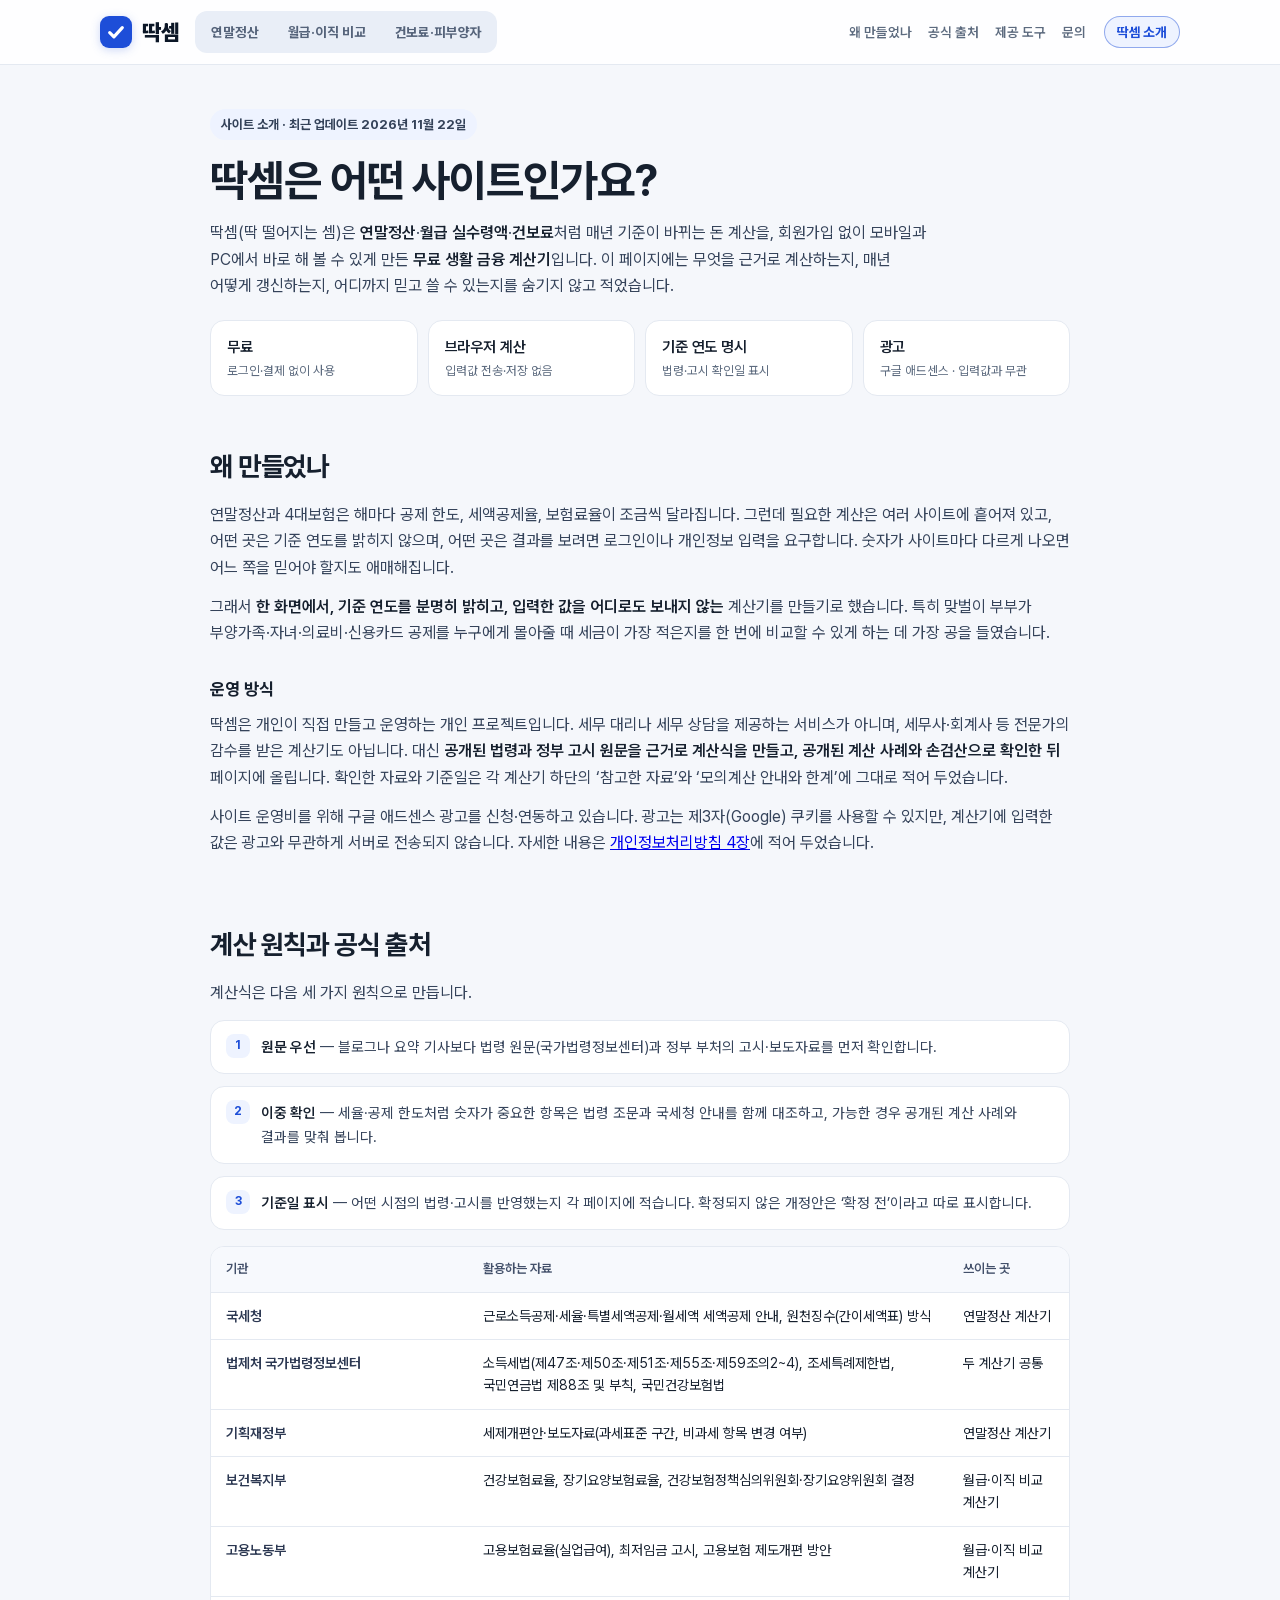
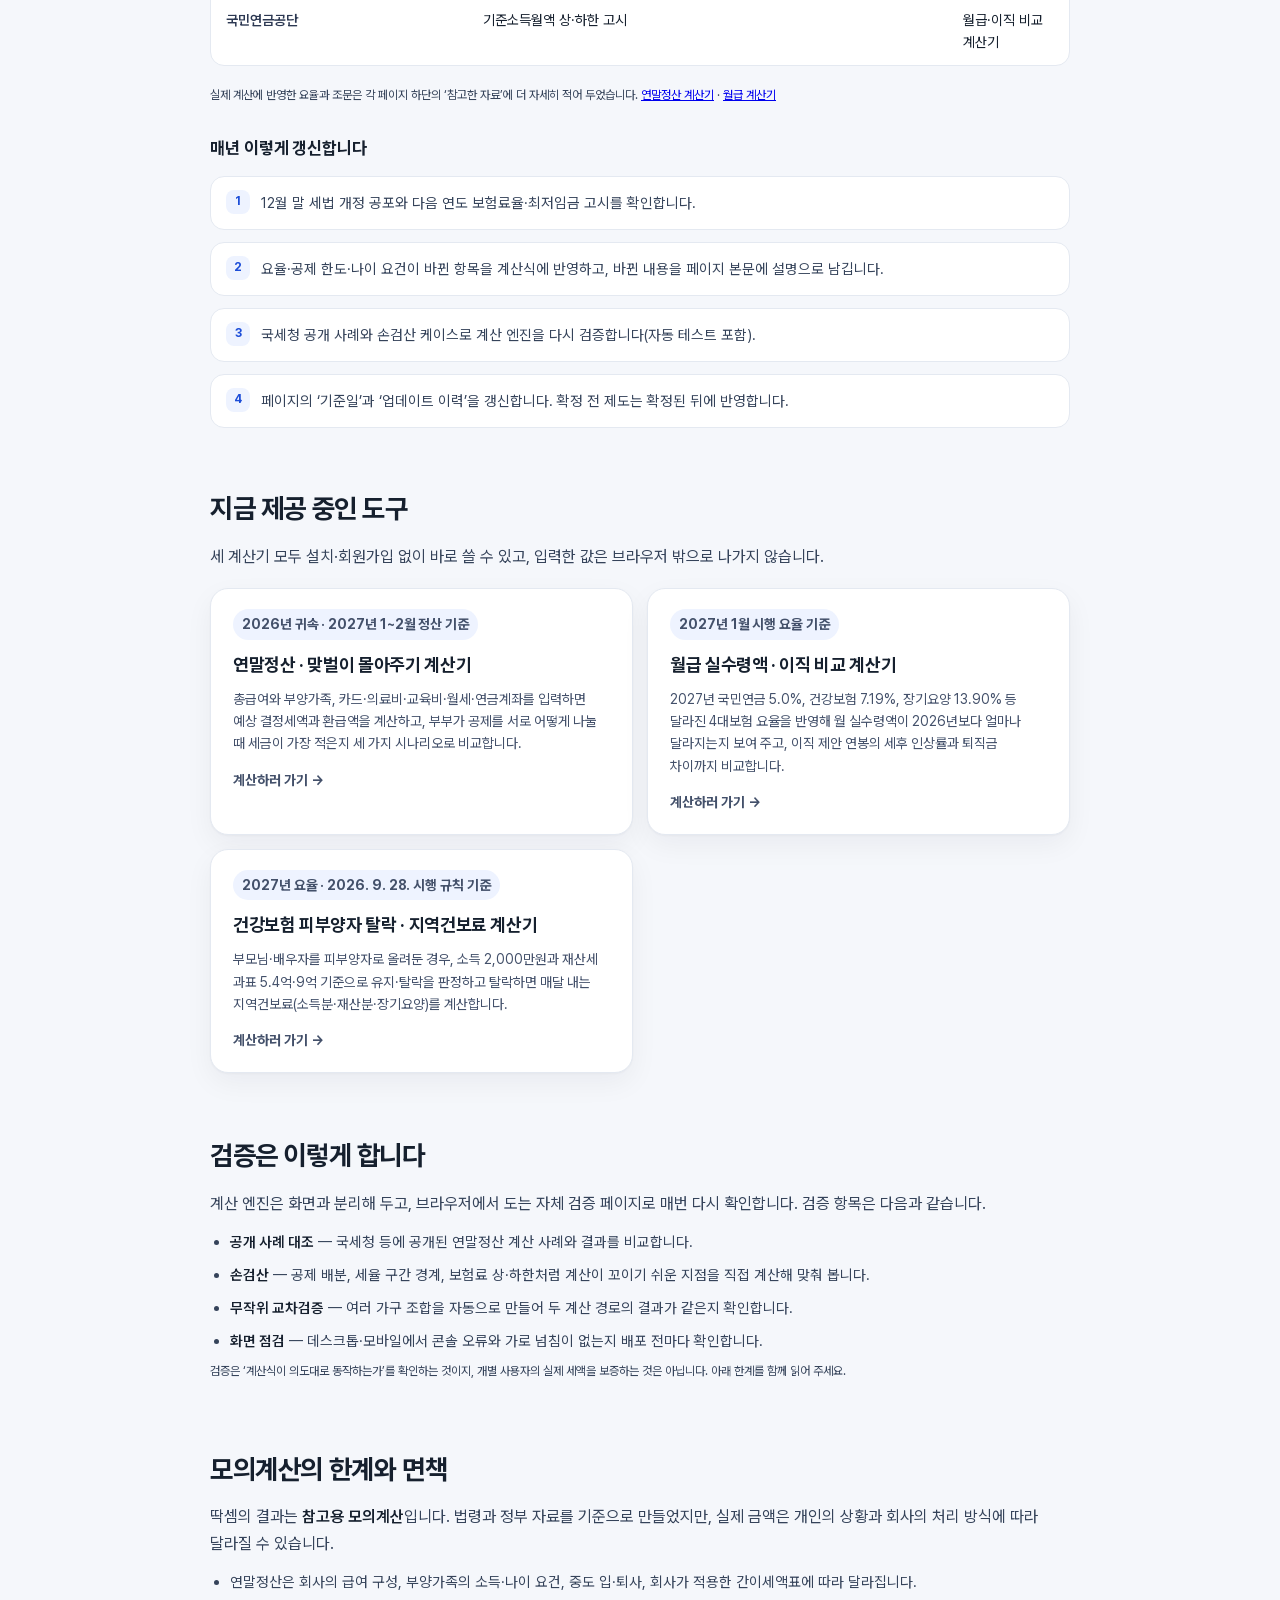
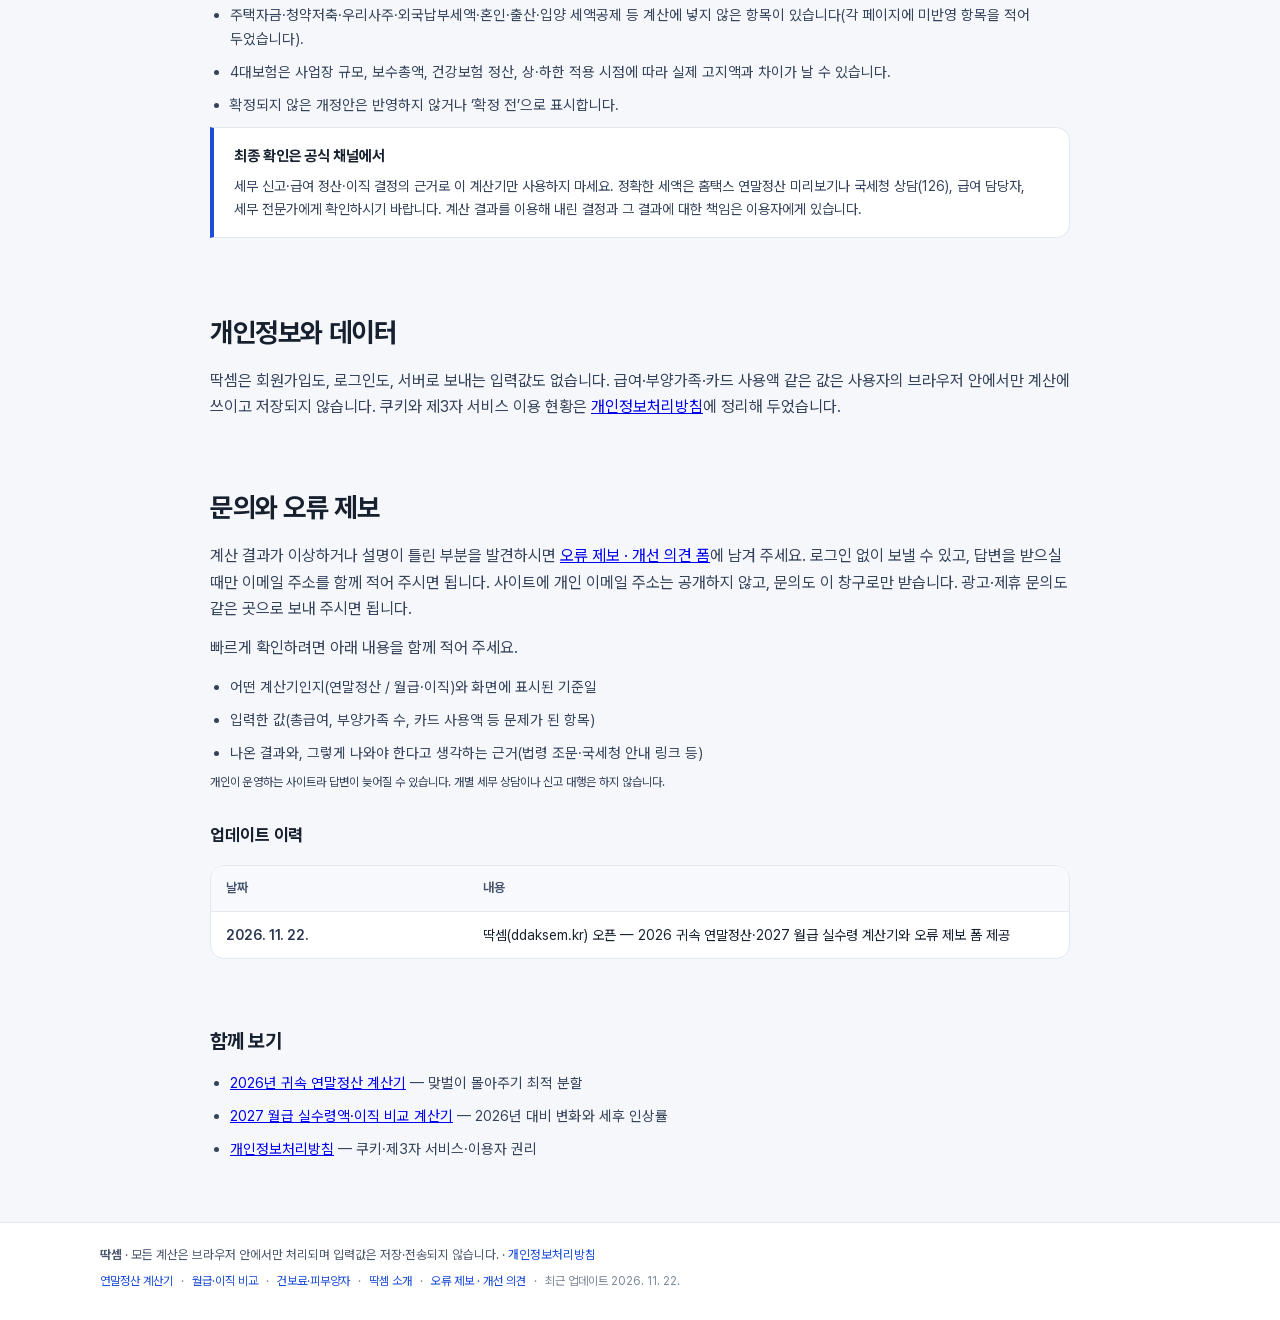
==== commit 9788e602: "소개 페이지 광고 문구 수정: 애드센스 신청·연동 사실과 입력값 무관 안내로 교체" ====
--- a/about/index.html
+++ b/about/index.html
@@ -52,6 +52,8 @@
   ]
 }
 </script>
+<!-- Google AdSense -->
+<script async src="https://pagead2.googlesyndication.com/pagead/js/adsbygoogle.js?client=ca-pub-6744466373036767" crossorigin="anonymous"></script>
 </head>
 <body>
 <a class="skip" href="#intro">본문으로 바로 가기</a>
@@ -97,7 +99,7 @@
       <li><strong>무료</strong><span>로그인·결제 없이 사용</span></li>
       <li><strong>브라우저 계산</strong><span>입력값 전송·저장 없음</span></li>
       <li><strong>기준 연도 명시</strong><span>법령·고시 확인일 표시</span></li>
-      <li><strong>현재 광고 없음</strong><span>도입 시 먼저 고지</span></li>
+      <li><strong>광고</strong><span>구글 애드센스 · 입력값과 무관</span></li>
     </ul>
   </section>
 
@@ -122,8 +124,9 @@
       확인한 자료와 기준일은 각 계산기 하단의 ‘참고한 자료’와 ‘모의계산 안내와 한계’에 그대로 적어 두었습니다.
     </p>
     <p>
-      현재는 광고나 추적 스크립트 없이 운영합니다. 서버·갱신 비용을 위해 나중에 광고를 도입할 수 있지만,
-      그때는 쿠키·맞춤 광고에 관한 내용을 개인정보처리방침에 먼저 반영하고 이 페이지에도 알립니다.
+      사이트 운영비를 위해 구글 애드센스 광고를 신청·연동하고 있습니다. 광고는 제3자(Google) 쿠키를 사용할 수
+      있지만, 계산기에 입력한 값은 광고와 무관하게 서버로 전송되지 않습니다. 자세한 내용은
+      <a href="/privacy/">개인정보처리방침 4장</a>에 적어 두었습니다.
     </p>
   </section>
 
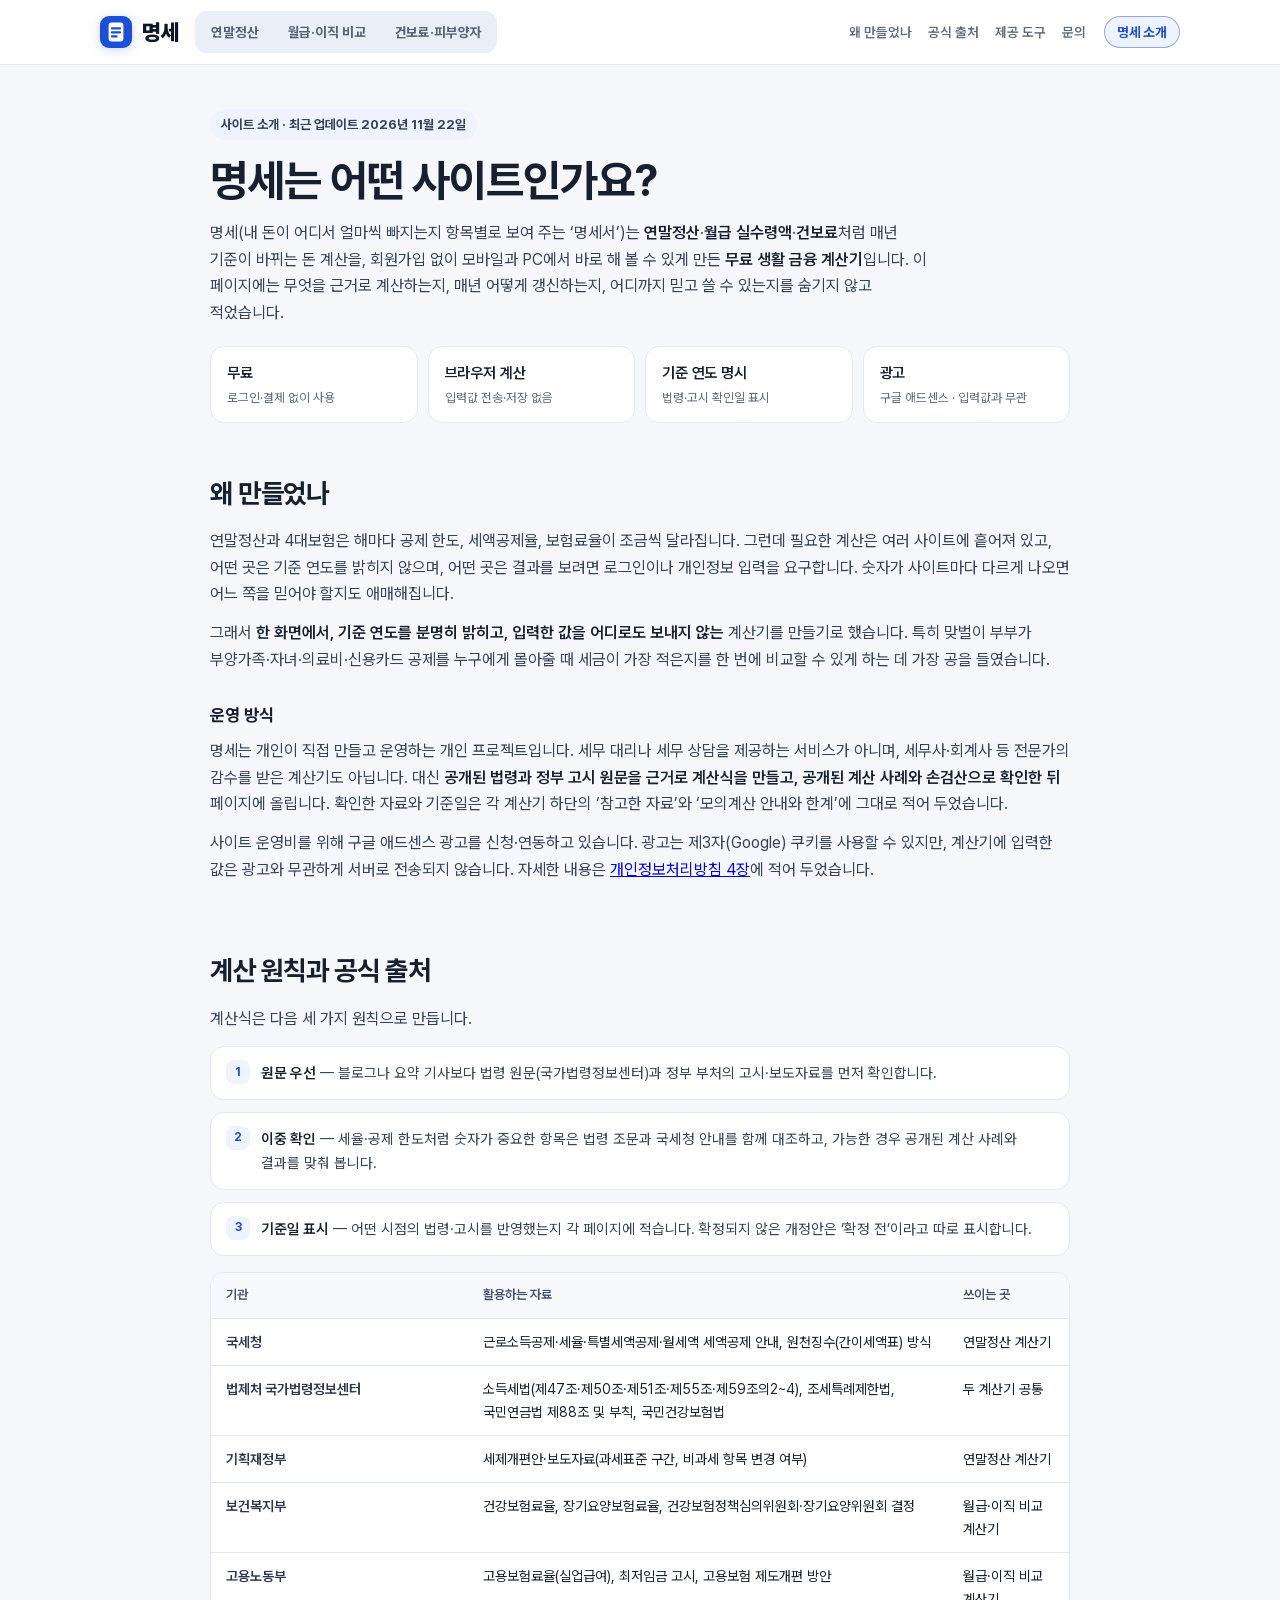
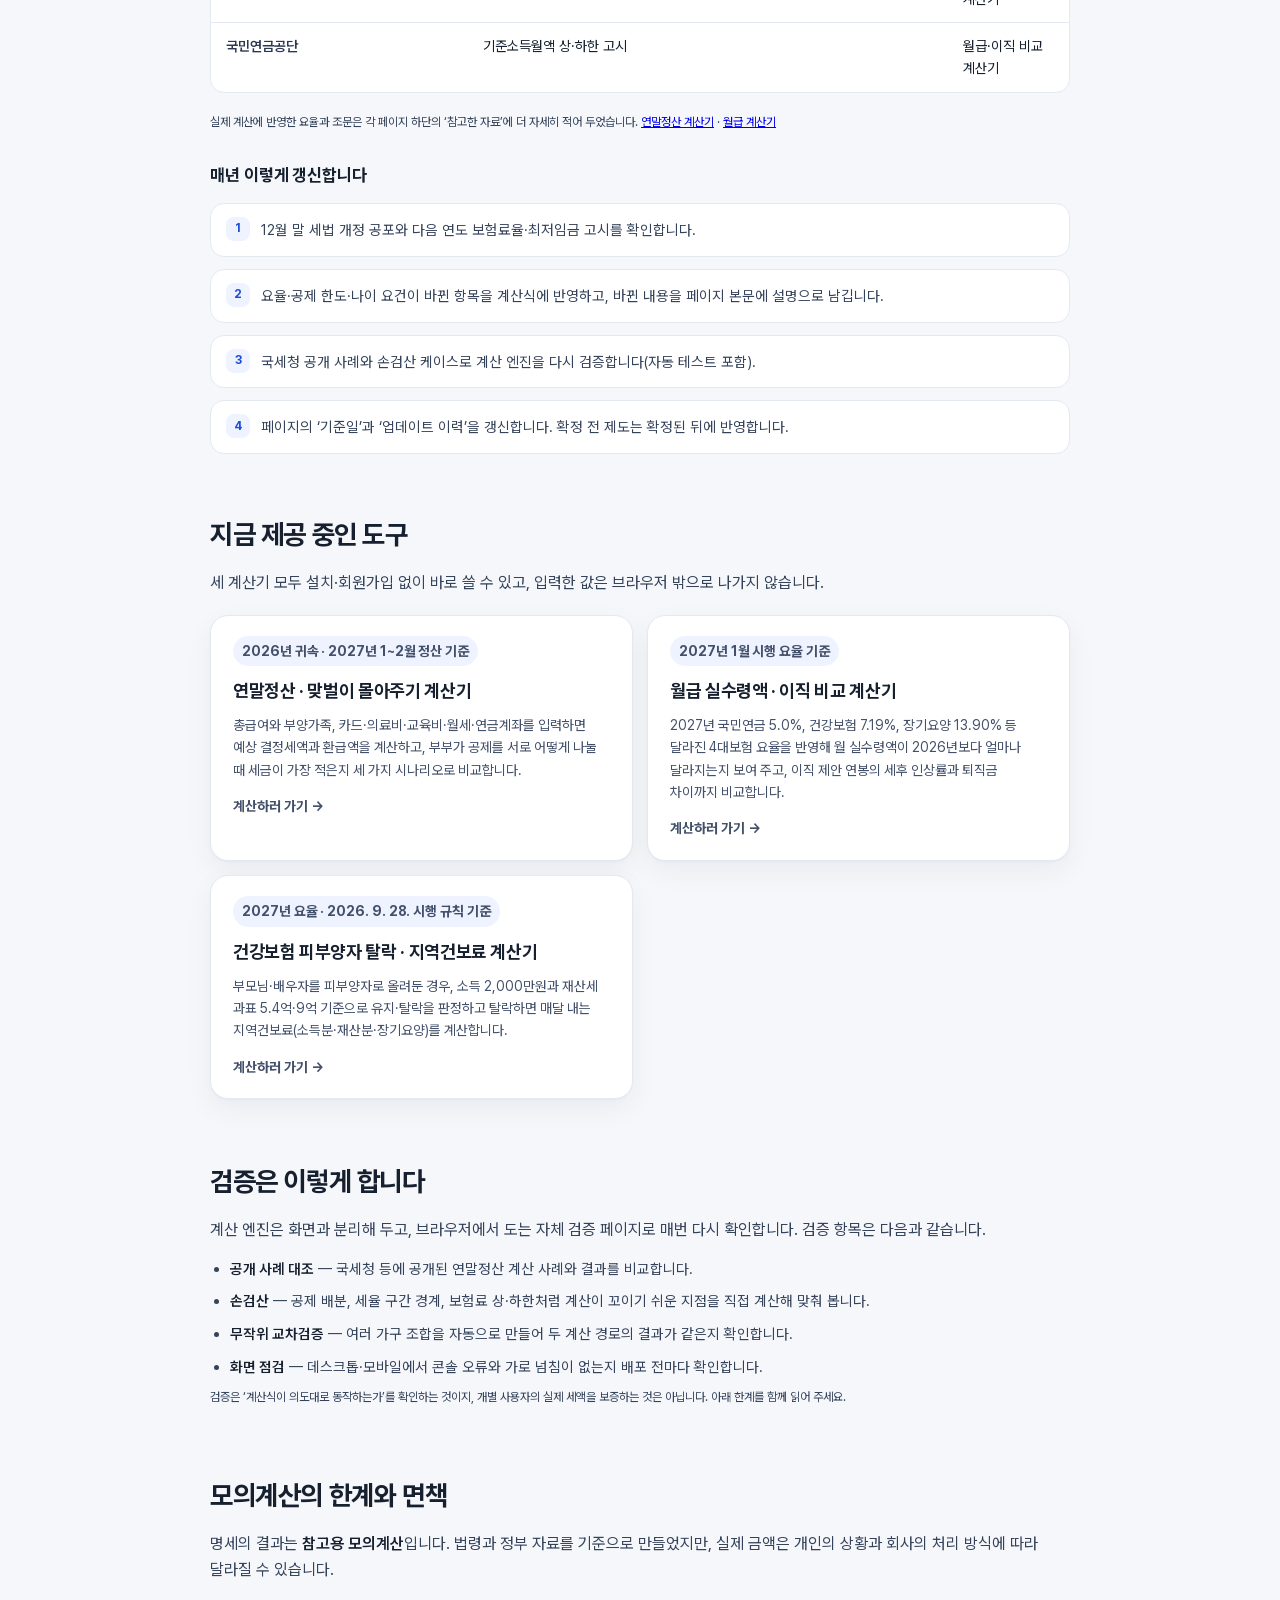
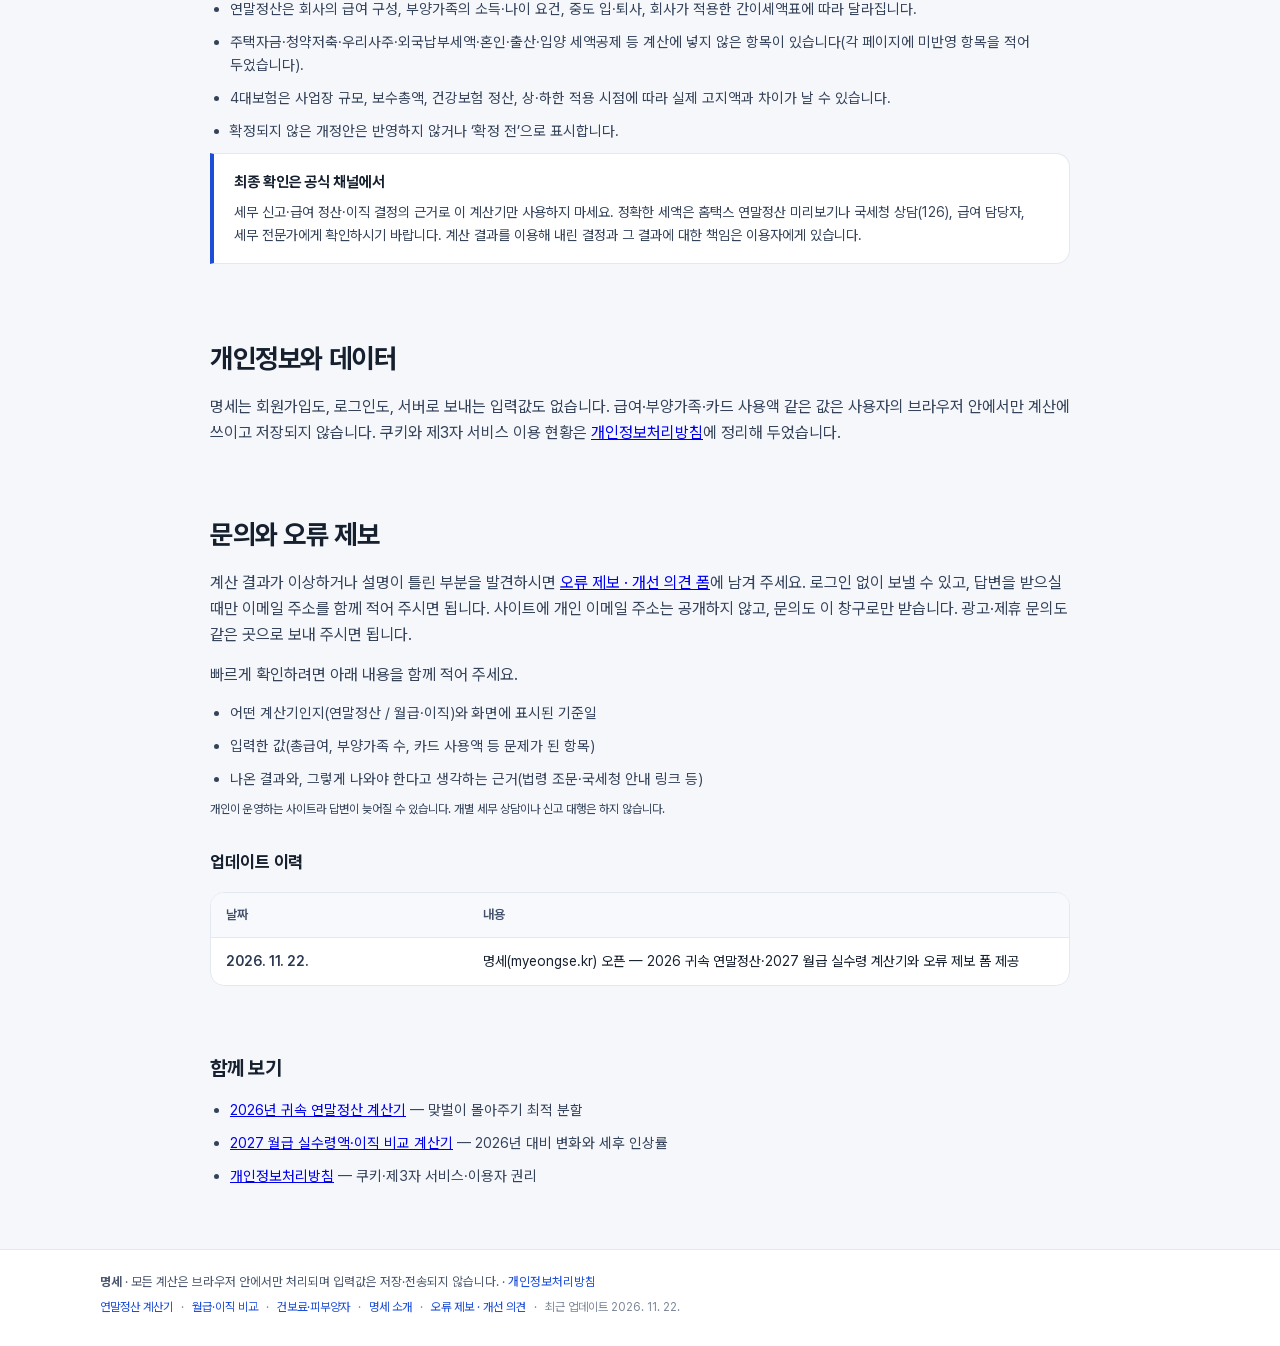
==== commit 6f320818: "브랜드·도메인 교체: 딱셈(ddaksem.kr) → 명세(myeongse.kr) - 전 페이지 브랜드명·타이틀·OG/트위터/JSON-LD·푸터·소개 문구 교체 - canonical" ====
--- a/about/index.html
+++ b/about/index.html
@@ -3,28 +3,28 @@
 <head>
 <meta charset="utf-8">
 <meta name="viewport" content="width=device-width, initial-scale=1">
-<title>딱셈 소개 — 무료 연말정산·월급·건보료 계산기 | 운영 원칙과 공식 출처</title>
-<meta name="description" content="딱셈은 2026년 귀속 연말정산, 2027년 월급 실수령액, 건강보험 피부양자·지역건보료를 브라우저에서 바로 계산하는 무료 생활 금융 계산기입니다. 만든 이유, 계산 원칙과 공식 출처(국세청·기획재정부·보건복지부·고용노동부·법제처), 갱신 방식, 모의계산의 한계와 문의 방법을 안내합니다.">
-<meta name="keywords" content="딱셈, 딱셈 소개, 연말정산 계산기, 월급 실수령액 계산기, 계산기 출처, 국세청, 4대보험 요율, 모의계산">
+<title>명세 소개 — 무료 연말정산·월급·건보료 계산기 | 운영 원칙과 공식 출처</title>
+<meta name="description" content="명세는 2026년 귀속 연말정산, 2027년 월급 실수령액, 건강보험 피부양자·지역건보료를 브라우저에서 바로 계산하는 무료 생활 금융 계산기입니다. 만든 이유, 계산 원칙과 공식 출처(국세청·기획재정부·보건복지부·고용노동부·법제처), 갱신 방식, 모의계산의 한계와 문의 방법을 안내합니다.">
+<meta name="keywords" content="명세, 명세 소개, 연말정산 계산기, 월급 실수령액 계산기, 계산기 출처, 국세청, 4대보험 요율, 모의계산">
 <meta name="robots" content="index,follow,max-image-preview:large">
-<meta name="author" content="딱셈">
+<meta name="author" content="명세">
 <meta name="theme-color" content="#1d4ed8">
-<link rel="canonical" href="https://ddaksem.kr/about/">
+<link rel="canonical" href="https://myeongse.kr/about/">
 <meta property="og:type" content="website">
 <meta property="og:locale" content="ko_KR">
-<meta property="og:site_name" content="딱셈">
-<meta property="og:title" content="딱셈 소개 — 무료 연말정산·월급 계산기">
+<meta property="og:site_name" content="명세">
+<meta property="og:title" content="명세 소개 — 무료 연말정산·월급 계산기">
 <meta property="og:description" content="왜 만들었고, 어떤 공식 자료로 계산하며, 매년 어떻게 갱신하는지. 모의계산의 한계와 문의 방법까지 솔직하게 적었습니다.">
-<meta property="og:url" content="https://ddaksem.kr/about/">
-<meta property="og:image" content="https://ddaksem.kr/og-image.png">
+<meta property="og:url" content="https://myeongse.kr/about/">
+<meta property="og:image" content="https://myeongse.kr/og-image.png">
 <meta property="og:image:width" content="1200">
 <meta property="og:image:height" content="630">
-<meta property="og:image:alt" content="딱셈 — 연말정산 · 월급 실수령 계산기">
+<meta property="og:image:alt" content="명세 — 연말정산 · 월급 실수령 계산기">
 <meta name="twitter:card" content="summary_large_image">
-<meta name="twitter:title" content="딱셈 소개 — 무료 연말정산·월급 계산기">
+<meta name="twitter:title" content="명세 소개 — 무료 연말정산·월급 계산기">
 <meta name="twitter:description" content="만든 이유, 계산 원칙과 공식 출처, 갱신 방식, 모의계산의 한계를 안내합니다.">
-<meta name="twitter:image" content="https://ddaksem.kr/og-image.png">
-<link rel="icon" type="image/svg+xml" href="data:image/svg+xml,<svg xmlns='http://www.w3.org/2000/svg' viewBox='0 0 32 32'><rect width='32' height='32' rx='9' fill='%231d4ed8'/><path d='M9.7 16.6l4.2 4.2 8.4-9.1' fill='none' stroke='white' stroke-width='3.2' stroke-linecap='round' stroke-linejoin='round'/></svg>">
+<meta name="twitter:image" content="https://myeongse.kr/og-image.png">
+<link rel="icon" type="image/svg+xml" href="data:image/svg+xml,<svg xmlns='http://www.w3.org/2000/svg' viewBox='0 0 32 32'><rect width='32' height='32' rx='9' fill='%231d4ed8'/><rect x='8.6' y='6.4' width='14.8' height='19.2' rx='3' fill='white'/><g stroke='%231d4ed8' stroke-width='2.2' stroke-linecap='round'><path d='M12 12.4h8'/><path d='M12 16.4h8'/><path d='M12 20.4h4.6'/></g></svg>">
 <link rel="stylesheet" href="../styles.css">
 <script type="application/ld+json">
 {
@@ -32,20 +32,20 @@
   "@graph": [
     {
       "@type": "AboutPage",
-      "name": "딱셈 소개",
-      "url": "https://ddaksem.kr/about/",
+      "name": "명세 소개",
+      "url": "https://myeongse.kr/about/",
       "inLanguage": "ko-KR",
-      "description": "딱셈은 2026년 귀속 연말정산, 2027년 월급 실수령액, 건강보험 피부양자·지역건보료를 브라우저에서 바로 계산하는 무료 생활 금융 계산기입니다. 계산 원칙, 공식 출처, 갱신 방식과 한계를 안내합니다.",
-      "isPartOf": { "@type": "WebSite", "name": "딱셈", "url": "https://ddaksem.kr/" },
-      "publisher": { "@id": "https://ddaksem.kr/#organization" },
-      "mainEntity": { "@id": "https://ddaksem.kr/#organization" }
+      "description": "명세는 2026년 귀속 연말정산, 2027년 월급 실수령액, 건강보험 피부양자·지역건보료를 브라우저에서 바로 계산하는 무료 생활 금융 계산기입니다. 계산 원칙, 공식 출처, 갱신 방식과 한계를 안내합니다.",
+      "isPartOf": { "@type": "WebSite", "name": "명세", "url": "https://myeongse.kr/" },
+      "publisher": { "@id": "https://myeongse.kr/#organization" },
+      "mainEntity": { "@id": "https://myeongse.kr/#organization" }
     },
     {
       "@type": "Organization",
-      "@id": "https://ddaksem.kr/#organization",
-      "name": "딱셈",
-      "url": "https://ddaksem.kr/",
-      "logo": "https://ddaksem.kr/og-image.png",
+      "@id": "https://myeongse.kr/#organization",
+      "name": "명세",
+      "url": "https://myeongse.kr/",
+      "logo": "https://myeongse.kr/og-image.png",
       "description": "세법과 4대보험 요율을 반영해 연말정산·월급 실수령액을 무료로 계산해 주는 생활 금융 계산기 서비스.",
       "sameAs": ["https://github.com/namoons/namoons.github.io"]
     }
@@ -61,11 +61,11 @@
 <header class="site-head">
   <div class="wrap head-inner">
     <div class="head-left">
-      <a class="brand" href="../" aria-label="딱셈 홈">
+      <a class="brand" href="../" aria-label="명세 홈">
         <span class="brand-mark" aria-hidden="true">
-          <svg viewBox="0 0 32 32" focusable="false" aria-hidden="true"><rect width="32" height="32" rx="9" fill="currentColor"/><path d="M9.7 16.6l4.2 4.2 8.4-9.1" fill="none" stroke="#fff" stroke-width="3.2" stroke-linecap="round" stroke-linejoin="round"/></svg>
+          <svg viewBox="0 0 32 32" focusable="false" aria-hidden="true"><rect width="32" height="32" rx="9" fill="currentColor"/><rect x="8.6" y="6.4" width="14.8" height="19.2" rx="3" fill="#fff"/><g stroke="currentColor" stroke-width="2.2" stroke-linecap="round"><path d="M12 12.4h8"/><path d="M12 16.4h8"/><path d="M12 20.4h4.6"/></g></svg>
         </span>
-        <span class="brand-text">딱셈</span>
+        <span class="brand-text">명세</span>
       </a>
       <nav class="calc-switch" aria-label="계산기 선택">
         <a class="calc-tab" href="../">연말정산</a>
@@ -80,7 +80,7 @@
         <a href="#tools">제공 도구</a>
         <a href="#contact">문의</a>
       </nav>
-      <a class="head-about is-active" href="./" aria-current="page">딱셈 소개</a>
+      <a class="head-about is-active" href="./" aria-current="page">명세 소개</a>
     </div>
   </div>
 </header>
@@ -88,9 +88,9 @@
 <main>
   <section id="intro" class="wrap prose policy-head">
     <p class="eyebrow">사이트 소개 · 최근 업데이트 2026년 11월 22일</p>
-    <h1>딱셈은 어떤 사이트인가요?</h1>
+    <h1>명세는 어떤 사이트인가요?</h1>
     <p class="lede">
-      딱셈(딱 떨어지는 셈)은 <strong>연말정산</strong>·<strong>월급 실수령액</strong>·<strong>건보료</strong>처럼 매년 기준이 바뀌는
+      명세(내 돈이 어디서 얼마씩 빠지는지 항목별로 보여 주는 ‘명세서’)는 <strong>연말정산</strong>·<strong>월급 실수령액</strong>·<strong>건보료</strong>처럼 매년 기준이 바뀌는
       돈 계산을, 회원가입 없이 모바일과 PC에서 바로 해 볼 수 있게 만든 <strong>무료 생활 금융 계산기</strong>입니다.
       이 페이지에는 무엇을 근거로 계산하는지, 매년 어떻게 갱신하는지, 어디까지 믿고 쓸 수 있는지를
       숨기지 않고 적었습니다.
@@ -118,7 +118,7 @@
 
     <h3>운영 방식</h3>
     <p>
-      딱셈은 개인이 직접 만들고 운영하는 개인 프로젝트입니다. 세무 대리나 세무 상담을 제공하는 서비스가
+      명세는 개인이 직접 만들고 운영하는 개인 프로젝트입니다. 세무 대리나 세무 상담을 제공하는 서비스가
       아니며, 세무사·회계사 등 전문가의 감수를 받은 계산기도 아닙니다. 대신 <strong>공개된 법령과 정부 고시
       원문을 근거로 계산식을 만들고, 공개된 계산 사례와 손검산으로 확인한 뒤</strong> 페이지에 올립니다.
       확인한 자료와 기준일은 각 계산기 하단의 ‘참고한 자료’와 ‘모의계산 안내와 한계’에 그대로 적어 두었습니다.
@@ -249,7 +249,7 @@
   <section class="wrap prose">
     <h2>모의계산의 한계와 면책</h2>
     <p>
-      딱셈의 결과는 <strong>참고용 모의계산</strong>입니다. 법령과 정부 자료를 기준으로 만들었지만, 실제 금액은
+      명세의 결과는 <strong>참고용 모의계산</strong>입니다. 법령과 정부 자료를 기준으로 만들었지만, 실제 금액은
       개인의 상황과 회사의 처리 방식에 따라 달라질 수 있습니다.
     </p>
     <ul class="checklist">
@@ -271,7 +271,7 @@
   <section class="wrap prose">
     <h2>개인정보와 데이터</h2>
     <p>
-      딱셈은 회원가입도, 로그인도, 서버로 보내는 입력값도 없습니다. 급여·부양가족·카드 사용액 같은 값은
+      명세는 회원가입도, 로그인도, 서버로 보내는 입력값도 없습니다. 급여·부양가족·카드 사용액 같은 값은
       사용자의 브라우저 안에서만 계산에 쓰이고 저장되지 않습니다. 쿠키와 제3자 서비스 이용 현황은
       <a href="../privacy/">개인정보처리방침</a>에 정리해 두었습니다.
     </p>
@@ -303,7 +303,7 @@
           <tr><th scope="col">날짜</th><th scope="col">내용</th></tr>
         </thead>
         <tbody>
-          <tr><th scope="row">2026. 11. 22.</th><td data-label="내용">딱셈(ddaksem.kr) 오픈 — 2026 귀속 연말정산·2027 월급 실수령 계산기와 오류 제보 폼 제공</td></tr>
+          <tr><th scope="row">2026. 11. 22.</th><td data-label="내용">명세(myeongse.kr) 오픈 — 2026 귀속 연말정산·2027 월급 실수령 계산기와 오류 제보 폼 제공</td></tr>
         </tbody>
       </table>
     </div>
@@ -321,8 +321,8 @@
 
 <footer class="site-foot">
   <div class="wrap">
-    <p class="foot-note"><strong>딱셈</strong> · 모든 계산은 브라우저 안에서만 처리되며 입력값은 저장·전송되지 않습니다. · <a href="../privacy/">개인정보처리방침</a></p>
-    <p class="foot-links"><a href="../">연말정산 계산기</a><span>·</span><a href="../salary/">월급·이직 비교</a><span>·</span><a href="../health/">건보료·피부양자</a><span>·</span><a href="./" aria-current="page">딱셈 소개</a><span>·</span><a href="https://docs.google.com/forms/d/e/1FAIpQLSdM2LkD_MTW02ze4NGLR78Rl7Qn0htY8W3W7yBpHonKxBE9bA/viewform" target="_blank" rel="noopener">오류 제보 · 개선 의견</a><span>·</span>최근 업데이트 2026. 11. 22.</p>
+    <p class="foot-note"><strong>명세</strong> · 모든 계산은 브라우저 안에서만 처리되며 입력값은 저장·전송되지 않습니다. · <a href="../privacy/">개인정보처리방침</a></p>
+    <p class="foot-links"><a href="../">연말정산 계산기</a><span>·</span><a href="../salary/">월급·이직 비교</a><span>·</span><a href="../health/">건보료·피부양자</a><span>·</span><a href="./" aria-current="page">명세 소개</a><span>·</span><a href="https://docs.google.com/forms/d/e/1FAIpQLSdM2LkD_MTW02ze4NGLR78Rl7Qn0htY8W3W7yBpHonKxBE9bA/viewform" target="_blank" rel="noopener">오류 제보 · 개선 의견</a><span>·</span>최근 업데이트 2026. 11. 22.</p>
   </div>
 </footer>
 </body>
